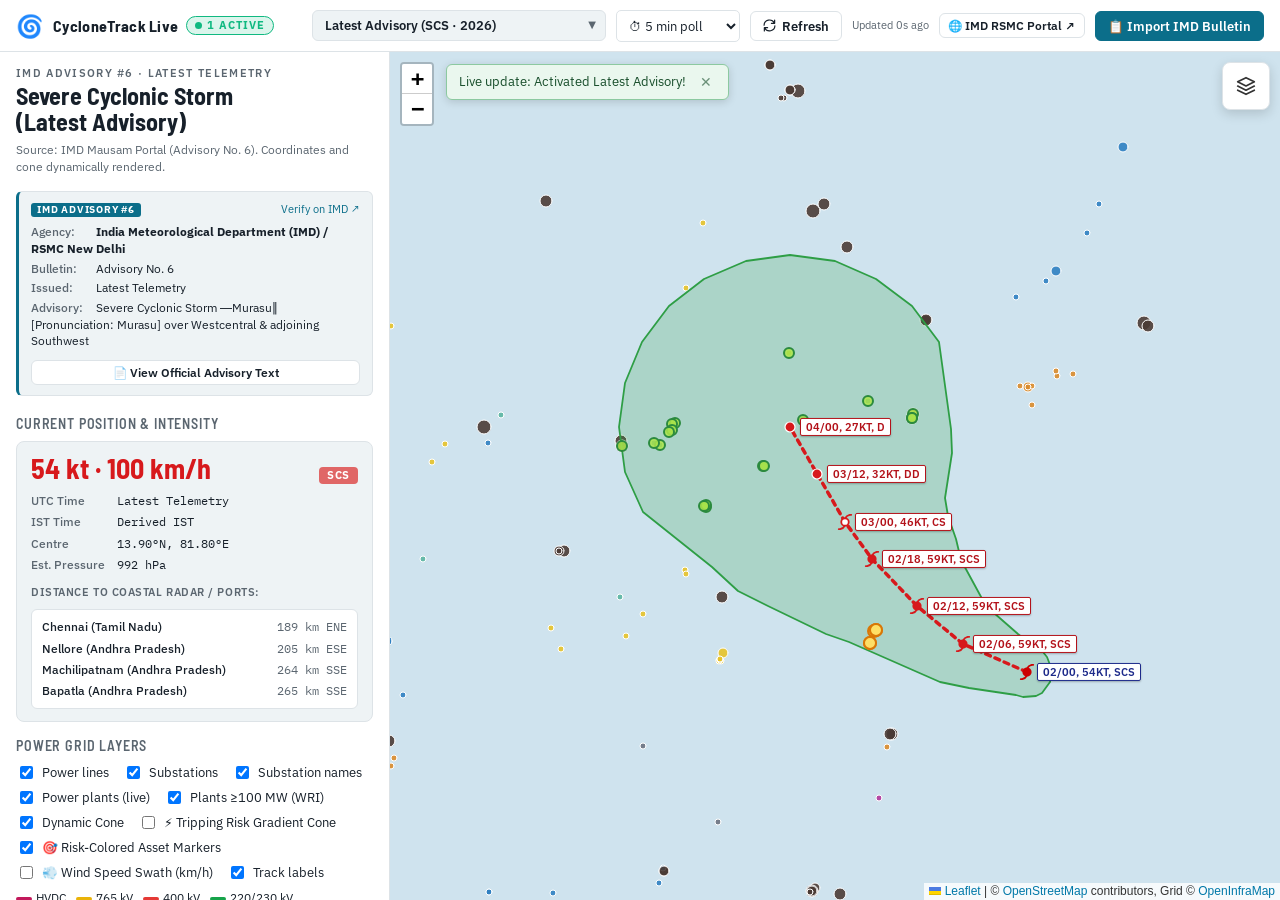
==== arnab_cyclone_openinframap.html @ f0674c50 "Remove Edit Track button, modal, and simulator functionality" ====
<!doctype html>
<html lang="en">
<head>
  <meta charset="utf-8">
  <meta name="viewport" content="width=device-width, initial-scale=1">
  <title>Live Cyclone Track & Power Grid Impact Dashboard</title>

  <!-- Google Fonts -->
  <link rel="stylesheet" href="https://fonts.googleapis.com/css2?family=Barlow+Semi+Condensed:wght@600;700&family=IBM+Plex+Mono:wght@400;500&family=IBM+Plex+Sans:wght@400;500;600&display=swap">

  <!-- Core Styles -->
  <link rel="stylesheet" href="leaflet.css">
  <link rel="stylesheet" href="app.css">
</head>
<body>

  <!-- TOP LIVE TOOLBAR -->
  <header id="topbar">
    <div class="brand-section">
      <span class="brand-logo" role="img" aria-label="Cyclone">🌀</span>
      <div class="brand-title">
        <span>CycloneTrack Live</span>
        <span class="live-badge" id="live-badge">
          <span class="live-dot"></span>
          <span id="live-indicator-text">LIVE</span>
        </span>
      </div>
    </div>

    <div class="toolbar-controls">
      <!-- Active Storm Selection Dropdown -->
      <div class="storm-select-wrap">
        <select id="storm-select" class="storm-select" aria-label="Select Cyclone"></select>
        <span class="storm-select-arrow">▼</span>
      </div>

      <!-- Auto Poll Selector -->
      <select id="auto-poll-select" title="Auto-refresh interval" aria-label="Auto-refresh interval">
        <option value="5" selected>⏱ 5 min poll</option>
        <option value="1">⏱ 1 min poll</option>
        <option value="15">⏱ 15 min poll</option>
        <option value="0">⏱ Manual only</option>
      </select>

      <!-- Refresh Now Button -->
      <button class="btn" id="refresh-btn" title="Check for latest live cyclone advisory">
        <svg width="13" height="13" viewBox="0 0 24 24" fill="none" stroke="currentColor" stroke-width="2.2" stroke-linecap="round" stroke-linejoin="round">
          <path d="M21.5 2v6h-6M2.5 22v-6h6M2 11.5a10 10 0 0 1 18.8-4.3M22 12.5a10 10 0 0 1-18.8 4.2"/>
        </svg>
        <span>Refresh</span>
      </button>

      <div class="refresh-meta">
        <span id="refresh-meta-time">Checking feeds...</span>
      </div>

      <!-- Action Buttons -->
      <a href="https://rsmcnewdelhi.imd.gov.in" target="_blank" rel="noopener" class="btn btn-sm" title="Open official IMD RSMC New Delhi website">
        🌐 IMD RSMC Portal ↗
      </a>

      <button class="btn btn-primary" id="btn-open-import" title="Paste official text bulletin from IMD or RSMC">
        📋 Import IMD Bulletin
      </button>
    </div>
  </header>

  <!-- MAIN APP CONTAINER -->
  <div id="main">
    <!-- LEFT SIDEBAR -->
    <aside id="panel">
      <header>
        <div class="eyebrow" id="storm-eyebrow">IMD Track · Live Advisory</div>
        <h1 id="storm-title">Tropical Cyclone Track</h1>
        <div class="issue" id="storm-source">Data plotted dynamically on OpenInfraMap power transmission infrastructure.</div>
      </header>

      <!-- OFFICIAL DATA SOURCE CARD -->
      <div class="source-card">
        <div class="source-header">
          <span class="source-badge" id="source-badge">OFFICIAL IMD ADVISORY</span>
          <a href="https://rsmcnewdelhi.imd.gov.in" id="source-link" target="_blank" rel="noopener">Verify on IMD ↗</a>
        </div>
        <div class="source-meta">
          <div><span class="lbl-dim">Agency:</span> <b id="source-agency">India Meteorological Department (IMD)</b></div>
          <div><span class="lbl-dim">Bulletin:</span> <span id="source-bulletin">Bulletin No. 19 (BOB/08/2026)</span></div>
          <div><span class="lbl-dim">Issued:</span> <span id="source-time">27 Oct 2026, 1715 IST (1145 UTC)</span></div>
          <div><span class="lbl-dim">Advisory:</span> <span id="source-type">National Cyclone Warning (Red Message)</span></div>
        </div>
        <button type="button" class="btn btn-sm" id="btn-view-raw-bulletin" style="width:100%; justify-content:center; margin-top:4px;">
          📄 View Official Advisory Text
        </button>
      </div>

      <!-- CURRENT OBSERVATION CARD -->
      <section>
        <h2>Current Position & Intensity</h2>
        <div class="now-card">
          <div class="now-header">
            <span class="now-wind" id="now-wind-badge">-- kt</span>
            <span class="now-cat-badge" id="now-cat-chip">--</span>
          </div>

          <dl class="now-grid">
            <dt>UTC Time</dt><dd id="now-time-utc">--</dd>
            <dt>IST Time</dt><dd id="now-time-ist">--</dd>
            <dt>Centre</dt><dd id="now-coords">--</dd>
            <dt>Est. Pressure</dt><dd id="now-pressure">--</dd>
          </dl>

          <!-- Dynamic Distances to Coastal Reference Ports -->
          <div style="font-size:11px; font-weight:600; text-transform:uppercase; letter-spacing:0.05em; color:var(--muted); margin-top:4px;">
            Distance to Coastal Radar / Ports:
          </div>
          <div class="distances-box" id="station-distances">
            <!-- Populated dynamically by app.js -->
          </div>
        </div>
      </section>

      <!-- MAP LAYERS & VOLTAGE LEGENDS -->
      <section>
        <h2>Power Grid Layers</h2>
        <div class="toggles">
          <label><input type="checkbox" id="t-lines" checked> Power lines</label>
          <label><input type="checkbox" id="t-subs" checked> Substations</label>
          <label><input type="checkbox" id="t-sname" checked> Substation names</label>
          <label><input type="checkbox" id="t-plants" checked> Power plants (live)</label>
          <label><input type="checkbox" id="t-wri" checked> Plants ≥100 MW (WRI)</label>
          <label><input type="checkbox" id="t-cone" checked> Dynamic Cone</label>
          <label><input type="checkbox" id="t-prob-gradient"> ⚡ Tripping Risk Gradient Cone</label>
          <label><input type="checkbox" id="t-asset-risk" checked> 🎯 Risk-Colored Asset Markers</label>
          <label><input type="checkbox" id="t-wind-gradient"> 💨 Wind Speed Swath (km/h)</label>
          <label><input type="checkbox" id="t-labels" checked> Track labels</label>
        </div>

        <!-- DYNAMIC PROBABILITY GRADIENT LEGEND (Visible when toggle is ON) -->
        <div id="prob-legend-card" class="prob-legend-card" style="display:none;">
          <div class="prob-legend-header">
            <span>⚡ Tripping Risk Gradient (P<sub>trip</sub>)</span>
            <span class="prob-legend-badge">Wind + Asymmetry + kV</span>
          </div>
          <div class="prob-gradient-bar"></div>
          <div class="prob-gradient-ticks">
            <span class="tick-low">Low (&lt;40%)</span>
            <span class="tick-med">Moderate (40–70%)</span>
            <span class="tick-high">High (&gt;70% / Eyewall)</span>
          </div>
        </div>

        <!-- DYNAMIC WIND SPEED SWATH LEGEND (Visible when wind swath toggle is ON) -->
        <div id="wind-legend-card" class="prob-legend-card wind-legend-card" style="display:none;">
          <div class="prob-legend-header">
            <span>💨 Wind Speed Swath (Rankine Model)</span>
            <span class="prob-legend-badge">Surface Wind</span>
          </div>
          <div class="wind-gradient-bar"></div>
          <div class="prob-gradient-ticks">
            <span class="tick-low">Gale (65–90 km/h)</span>
            <span class="tick-med">Storm (90–120 km/h)</span>
            <span class="tick-high">Hurricane (&gt;120 km/h)</span>
          </div>
        </div>

        <div class="kv">
          <span><i class="sw" style="background:#C2185B"></i>HVDC</span>
          <span><i class="sw" style="background:#EAB308"></i>765 kV</span>
          <span><i class="sw" style="background:#E53935"></i>400 kV</span>
          <span><i class="sw" style="background:#16A34A"></i>220/230 kV</span>
          <span><i class="sw" style="background:#F472B6"></i>132/110 kV</span>
          <span><i class="sw" style="background:#0D47A1"></i>66 kV</span>
          <span><i class="sw" style="background:#8B4513"></i>33 kV</span>
        </div>

        <div class="kv">
          <span><i class="dot" style="background:#4a3b35"></i>Coal</span>
          <span><i class="dot" style="background:#d98b2b"></i>Gas</span>
          <span><i class="dot" style="background:#2f7fc1"></i>Hydro</span>
          <span><i class="dot" style="background:#e6c229"></i>Solar</span>
          <span><i class="dot" style="background:#5bb5a2"></i>Wind</span>
          <span><i class="dot" style="background:#b0359b"></i>Nuclear</span>
        </div>
      </section>

      <!-- GRID ASSET IMPACT SCANNER -->
      <section>
        <h2>Grid Assets Inside the Cone</h2>
        <div class="row" style="flex-wrap: wrap; gap: 6px;">
          <select id="kv" aria-label="Voltage level filter" style="flex: 1 1 140px; min-width: 130px;">
            <option value="765">≥ 765 kV (Extra High Voltage)</option>
            <option value="400" selected>≥ 400 kV (Grid Backbone)</option>
            <option value="220">≥ 220 kV (High Voltage)</option>
            <option value="132">≥ 132 kV (Sub-Transmission)</option>
            <option value="66">≥ 66 kV (Regional Grid)</option>
            <option value="33">≥ 33 kV (Medium Voltage)</option>
            <option value="0">All Voltages</option>
          </select>
          <select id="plant-mw" aria-label="Plant capacity filter" style="flex: 1 1 140px; min-width: 130px;">
            <option value="100" selected>Plants ≥ 100 MW (All)</option>
            <option value="200">Plants &gt; 200 MW (Major)</option>
            <option value="500">Plants ≥ 500 MW (Mega)</option>
            <option value="0">All Power Plants</option>
          </select>
          <button class="btn btn-primary btn-sm" id="scan" title="Re-scan grid assets inside cone">Re-scan</button>
          <button class="btn btn-sm" id="fitcone" title="Zoom map to the cone of uncertainty">Zoom to Cone</button>
          <button class="btn btn-sm btn-success" id="btn-export-excel" title="Download Excel spreadsheet of exposed grid assets inside the forecast cone">
            <svg width="13" height="13" viewBox="0 0 24 24" fill="none" stroke="currentColor" stroke-width="2.2" stroke-linecap="round" stroke-linejoin="round">
              <path d="M21 15v4a2 2 0 0 1-2 2H5a2 2 0 0 1-2-2v-4"/>
              <polyline points="7 10 12 15 17 10"/>
              <line x1="12" y1="15" x2="12" y2="3"/>
            </svg>
            <span>Excel Download</span>
          </button>
        </div>

        <!-- RISK & WIND QUICK-TOGGLE ROW -->
        <div class="risk-toggle-row">
          <label class="risk-pill-toggle" title="Toggle Tripping Risk Color Gradient on the forecast cone">
            <input type="checkbox" id="t-prob-gradient-sec">
            <span>⚡ Tripping Risk Gradient</span>
          </label>
          <label class="risk-pill-toggle" title="Highlight affected substations and power plants with risk-colored circle markers on the map">
            <input type="checkbox" id="t-asset-risk-sec" checked>
            <span>🎯 Risk Markers on Map</span>
          </label>
          <label class="risk-pill-toggle" title="Show Wind Speed Intensity swath on the map">
            <input type="checkbox" id="t-wind-gradient-sec">
            <span>💨 Wind Swath</span>
          </label>
        </div>

        <p class="note">Filter transmission lines and substations on the map by voltage, and scan exposed assets inside the forecast cone.</p>
        <div id="assets"></div>
      </section>

      <!-- DYNAMIC TRACK POINTS TABLE -->
      <section>
        <h2>Track & Forecast Table</h2>
        <div style="overflow-x:auto">
          <table>
            <thead>
              <tr>
                <th>UTC</th>
                <th>IST</th>
                <th>Lat</th>
                <th>Lon</th>
                <th>kt (km/h)</th>
                <th>Cat</th>
              </tr>
            </thead>
            <tbody id="trk"></tbody>
          </table>
        </div>
        <p class="note">Click any row to inspect position. Forecast positions expand into the 70% Cone of Uncertainty following official IMD Standard Operating Procedure (SOP) error radii.</p>
      </section>

      <p class="note">
        Grid data © <a href="https://openinframap.org/copyright" target="_blank" rel="noopener">OpenInfraMap</a> / OpenStreetMap.
        Cyclone feeds: <a href="https://rsmcnewdelhi.imd.gov.in" target="_blank" rel="noopener">IMD RSMC New Delhi</a> &amp; Living Atlas JTWC/NHC.
      </p>
    </aside>

    <!-- MAP CONTAINER -->
    <div id="mapwrap">
      <div id="map"></div>
      <div id="status" role="status" hidden></div>
    </div>
  </div>

  <!-- MODAL: IMPORT IMD BULLETIN -->
  <div class="modal-overlay" id="modal-import" role="dialog" aria-modal="true" aria-labelledby="import-title">
    <div class="modal-box">
      <div class="modal-header">
        <h3 class="modal-title" id="import-title">📋 Import Official IMD Cyclone Bulletin</h3>
        <button type="button" class="modal-close" id="btn-close-import" aria-label="Close modal">✕</button>
      </div>
      <div class="modal-body">
        <p style="margin:0; font-size:12.5px; color:var(--muted);">
          Paste text directly from an official IMD Bulletin (RSMC New Delhi / Mausam portal) or choose a sample cyclone below. The engine will automatically extract the track points, winds, categories, and construct the dynamic Cone of Uncertainty.
        </p>

        <div style="font-size:11.5px; font-weight:600; color:var(--muted);">Or load a recent benchmark bulletin:</div>
        <div class="sample-pills">
          <button type="button" class="btn btn-sm btn-sample-bulletin" data-storm="dana_2024">Cyclone Dana (Oct 2024)</button>
          <button type="button" class="btn btn-sm btn-sample-bulletin" data-storm="remal_2024">Cyclone Remal (May 2024)</button>
          <button type="button" class="btn btn-sm btn-sample-bulletin" data-storm="michaung_2023">Cyclone Michaung (Dec 2023)</button>
          <button type="button" class="btn btn-sm btn-sample-bulletin" data-storm="biparjoy_2023">Cyclone Biparjoy (June 2023)</button>
          <button type="button" class="btn btn-sm btn-sample-bulletin" data-storm="arnab_2026">Cyclone Arnab (Scenario)</button>
        </div>

        <textarea class="bulletin-input" id="bulletin-textarea" placeholder="Paste full IMD bulletin text here..."></textarea>
      </div>
      <div class="modal-footer">
        <button type="button" class="btn" id="btn-cancel-import">Cancel</button>
        <button type="button" class="btn btn-primary" id="btn-apply-import">Parse &amp; Plot Dynamic Track</button>
      </div>
    </div>
  </div>


  <!-- MODAL: VIEW RAW OFFICIAL BULLETIN -->
  <div class="modal-overlay" id="modal-raw" role="dialog" aria-modal="true" aria-labelledby="raw-title">
    <div class="modal-box" style="width:680px">
      <div class="modal-header">
        <h3 class="modal-title" id="raw-title">📄 Official Meteorological Advisory Text</h3>
        <button type="button" class="modal-close" id="btn-close-raw" aria-label="Close modal">✕</button>
      </div>
      <div class="modal-body">
        <div style="display:flex; justify-content:space-between; align-items:center; font-size:12px; color:var(--muted); margin-bottom:4px;">
          <span id="raw-modal-meta">Source: IMD RSMC New Delhi (Official Bulletin)</span>
          <a href="https://rsmcnewdelhi.imd.gov.in" target="_blank" rel="noopener" class="btn btn-sm" id="raw-modal-link">Open IMD Website ↗</a>
        </div>
        <pre class="raw-bulletin-box" id="raw-bulletin-text"></pre>
      </div>
      <div class="modal-footer">
        <button type="button" class="btn" id="btn-cancel-raw">Close</button>
      </div>
    </div>
  </div>

  <!-- SCRIPTS -->
  <script src="leaflet-bundle.js"></script>
  <script src="base_data.js"></script>
  <script src="cyclone_presets.js"></script>
  <script src="data/latest_cyclone_data.js"></script>
  <script src="cyclone_engine.js"></script>
  <script src="app.js"></script>
</body>
</html>
---- leaflet.css ----
.leaflet-pane,
.leaflet-tile,
.leaflet-marker-icon,
.leaflet-marker-shadow,
.leaflet-tile-container,
.leaflet-pane > svg,
.leaflet-pane > canvas,
.leaflet-zoom-box,
.leaflet-image-layer,
.leaflet-layer {
	position: absolute;
	left: 0;
	top: 0;
	}
.leaflet-container {
	overflow: hidden;
	}
.leaflet-tile,
.leaflet-marker-icon,
.leaflet-marker-shadow {
	-webkit-user-select: none;
	   -moz-user-select: none;
	        user-select: none;
	  -webkit-user-drag: none;
	}
/* Prevents IE11 from highlighting tiles in blue */
.leaflet-tile::selection {
	background: transparent;
}
/* Safari renders non-retina tile on retina better with this, but Chrome is worse */
.leaflet-safari .leaflet-tile {
	image-rendering: -webkit-optimize-contrast;
	}
/* hack that prevents hw layers "stretching" when loading new tiles */
.leaflet-safari .leaflet-tile-container {
	width: 1600px;
	height: 1600px;
	-webkit-transform-origin: 0 0;
	}
.leaflet-marker-icon,
.leaflet-marker-shadow {
	display: block;
	}
/* .leaflet-container svg: reset svg max-width decleration shipped in Joomla! (joomla.org) 3.x */
/* .leaflet-container img: map is broken in FF if you have max-width: 100% on tiles */
.leaflet-container .leaflet-overlay-pane svg {
	max-width: none !important;
	max-height: none !important;
	}
.leaflet-container .leaflet-marker-pane img,
.leaflet-container .leaflet-shadow-pane img,
.leaflet-container .leaflet-tile-pane img,
.leaflet-container img.leaflet-image-layer,
.leaflet-container .leaflet-tile {
	max-width: none !important;
	max-height: none !important;
	width: auto;
	padding: 0;
	}

.leaflet-container img.leaflet-tile {
	/* See: https://bugs.chromium.org/p/chromium/issues/detail?id=600120 */
	mix-blend-mode: plus-lighter;
}

.leaflet-container.leaflet-touch-zoom {
	-ms-touch-action: pan-x pan-y;
	touch-action: pan-x pan-y;
	}
.leaflet-container.leaflet-touch-drag {
	-ms-touch-action: pinch-zoom;
	/* Fallback for FF which doesn't support pinch-zoom */
	touch-action: none;
	touch-action: pinch-zoom;
}
.leaflet-container.leaflet-touch-drag.leaflet-touch-zoom {
	-ms-touch-action: none;
	touch-action: none;
}
.leaflet-container {
	-webkit-tap-highlight-color: transparent;
}
.leaflet-container a {
	-webkit-tap-highlight-color: rgba(51, 181, 229, 0.4);
}
.leaflet-tile {
	filter: inherit;
	visibility: hidden;
	}
.leaflet-tile-loaded {
	visibility: inherit;
	}
.leaflet-zoom-box {
	width: 0;
	height: 0;
	-moz-box-sizing: border-box;
	     box-sizing: border-box;
	z-index: 800;
	}
/* workaround for https://bugzilla.mozilla.org/show_bug.cgi?id=888319 */
.leaflet-overlay-pane svg {
	-moz-user-select: none;
	}

.leaflet-pane         { z-index: 400; }

.leaflet-tile-pane    { z-index: 200; }
.leaflet-overlay-pane { z-index: 400; }
.leaflet-shadow-pane  { z-index: 500; }
.leaflet-marker-pane  { z-index: 600; }
.leaflet-tooltip-pane   { z-index: 650; }
.leaflet-popup-pane   { z-index: 700; }

.leaflet-map-pane canvas { z-index: 100; }
.leaflet-map-pane svg    { z-index: 200; }

.leaflet-vml-shape {
	width: 1px;
	height: 1px;
	}
.lvml {
	behavior: url(#default#VML);
	display: inline-block;
	position: absolute;
	}


/* control positioning */

.leaflet-control {
	position: relative;
	z-index: 800;
	pointer-events: visiblePainted; /* IE 9-10 doesn't have auto */
	pointer-events: auto;
	}
.leaflet-top,
.leaflet-bottom {
	position: absolute;
	z-index: 1000;
	pointer-events: none;
	}
.leaflet-top {
	top: 0;
	}
.leaflet-right {
	right: 0;
	}
.leaflet-bottom {
	bottom: 0;
	}
.leaflet-left {
	left: 0;
	}
.leaflet-control {
	float: left;
	clear: both;
	}
.leaflet-right .leaflet-control {
	float: right;
	}
.leaflet-top .leaflet-control {
	margin-top: 10px;
	}
.leaflet-bottom .leaflet-control {
	margin-bottom: 10px;
	}
.leaflet-left .leaflet-control {
	margin-left: 10px;
	}
.leaflet-right .leaflet-control {
	margin-right: 10px;
	}


/* zoom and fade animations */

.leaflet-fade-anim .leaflet-popup {
	opacity: 0;
	-webkit-transition: opacity 0.2s linear;
	   -moz-transition: opacity 0.2s linear;
	        transition: opacity 0.2s linear;
	}
.leaflet-fade-anim .leaflet-map-pane .leaflet-popup {
	opacity: 1;
	}
.leaflet-zoom-animated {
	-webkit-transform-origin: 0 0;
	    -ms-transform-origin: 0 0;
	        transform-origin: 0 0;
	}
svg.leaflet-zoom-animated {
	will-change: transform;
}

.leaflet-zoom-anim .leaflet-zoom-animated {
	-webkit-transition: -webkit-transform 0.25s cubic-bezier(0,0,0.25,1);
	   -moz-transition:    -moz-transform 0.25s cubic-bezier(0,0,0.25,1);
	        transition:         transform 0.25s cubic-bezier(0,0,0.25,1);
	}
.leaflet-zoom-anim .leaflet-tile,
.leaflet-pan-anim .leaflet-tile {
	-webkit-transition: none;
	   -moz-transition: none;
	        transition: none;
	}

.leaflet-zoom-anim .leaflet-zoom-hide {
	visibility: hidden;
	}


/* cursors */

.leaflet-interactive {
	cursor: pointer;
	}
.leaflet-grab {
	cursor: -webkit-grab;
	cursor:    -moz-grab;
	cursor:         grab;
	}
.leaflet-crosshair,
.leaflet-crosshair .leaflet-interactive {
	cursor: crosshair;
	}
.leaflet-popup-pane,
.leaflet-control {
	cursor: auto;
	}
.leaflet-dragging .leaflet-grab,
.leaflet-dragging .leaflet-grab .leaflet-interactive,
.leaflet-dragging .leaflet-marker-draggable {
	cursor: move;
	cursor: -webkit-grabbing;
	cursor:    -moz-grabbing;
	cursor:         grabbing;
	}

/* marker & overlays interactivity */
.leaflet-marker-icon,
.leaflet-marker-shadow,
.leaflet-image-layer,
.leaflet-pane > svg path,
.leaflet-tile-container {
	pointer-events: none;
	}

.leaflet-marker-icon.leaflet-interactive,
.leaflet-image-layer.leaflet-interactive,
.leaflet-pane > svg path.leaflet-interactive,
svg.leaflet-image-layer.leaflet-interactive path {
	pointer-events: visiblePainted; /* IE 9-10 doesn't have auto */
	pointer-events: auto;
	}

/* visual tweaks */

.leaflet-container {
	background: #ddd;
	outline-offset: 1px;
	}
.leaflet-container a {
	color: #0078A8;
	}
.leaflet-zoom-box {
	border: 2px dotted #38f;
	background: rgba(255,255,255,0.5);
	}


/* general typography */
.leaflet-container {
	font-family: "Helvetica Neue", Arial, Helvetica, sans-serif;
	font-size: 12px;
	font-size: 0.75rem;
	line-height: 1.5;
	}


/* general toolbar styles */

.leaflet-bar {
	box-shadow: 0 1px 5px rgba(0,0,0,0.65);
	border-radius: 4px;
	}
.leaflet-bar a {
	background-color: #fff;
	border-bottom: 1px solid #ccc;
	width: 26px;
	height: 26px;
	line-height: 26px;
	display: block;
	text-align: center;
	text-decoration: none;
	color: black;
	}
.leaflet-bar a,
.leaflet-control-layers-toggle {
	background-position: 50% 50%;
	background-repeat: no-repeat;
	display: block;
	}
.leaflet-bar a:hover,
.leaflet-bar a:focus {
	background-color: #f4f4f4;
	}
.leaflet-bar a:first-child {
	border-top-left-radius: 4px;
	border-top-right-radius: 4px;
	}
.leaflet-bar a:last-child {
	border-bottom-left-radius: 4px;
	border-bottom-right-radius: 4px;
	border-bottom: none;
	}
.leaflet-bar a.leaflet-disabled {
	cursor: default;
	background-color: #f4f4f4;
	color: #bbb;
	}

.leaflet-touch .leaflet-bar a {
	width: 30px;
	height: 30px;
	line-height: 30px;
	}
.leaflet-touch .leaflet-bar a:first-child {
	border-top-left-radius: 2px;
	border-top-right-radius: 2px;
	}
.leaflet-touch .leaflet-bar a:last-child {
	border-bottom-left-radius: 2px;
	border-bottom-right-radius: 2px;
	}

/* zoom control */

.leaflet-control-zoom-in,
.leaflet-control-zoom-out {
	font: bold 18px 'Lucida Console', Monaco, monospace;
	text-indent: 1px;
	}

.leaflet-touch .leaflet-control-zoom-in, .leaflet-touch .leaflet-control-zoom-out  {
	font-size: 22px;
	}


/* layers control */

.leaflet-control-layers {
	box-shadow: 0 1px 5px rgba(0,0,0,0.4);
	background: #fff;
	border-radius: 5px;
	}
.leaflet-control-layers-toggle {
	background-image: url(images/layers.png);
	width: 36px;
	height: 36px;
	}
.leaflet-retina .leaflet-control-layers-toggle {
	background-image: url(images/layers-2x.png);
	background-size: 26px 26px;
	}
.leaflet-touch .leaflet-control-layers-toggle {
	width: 44px;
	height: 44px;
	}
.leaflet-control-layers .leaflet-control-layers-list,
.leaflet-control-layers-expanded .leaflet-control-layers-toggle {
	display: none;
	}
.leaflet-control-layers-expanded .leaflet-control-layers-list {
	display: block;
	position: relative;
	}
.leaflet-control-layers-expanded {
	padding: 6px 10px 6px 6px;
	color: #333;
	background: #fff;
	}
.leaflet-control-layers-scrollbar {
	overflow-y: scroll;
	overflow-x: hidden;
	padding-right: 5px;
	}
.leaflet-control-layers-selector {
	margin-top: 2px;
	position: relative;
	top: 1px;
	}
.leaflet-control-layers label {
	display: block;
	font-size: 13px;
	font-size: 1.08333em;
	}
.leaflet-control-layers-separator {
	height: 0;
	border-top: 1px solid #ddd;
	margin: 5px -10px 5px -6px;
	}

/* Default icon URLs */
.leaflet-default-icon-path { /* used only in path-guessing heuristic, see L.Icon.Default */
	background-image: url(images/marker-icon.png);
	}


/* attribution and scale controls */

.leaflet-container .leaflet-control-attribution {
	background: #fff;
	background: rgba(255, 255, 255, 0.8);
	margin: 0;
	}
.leaflet-control-attribution,
.leaflet-control-scale-line {
	padding: 0 5px;
	color: #333;
	line-height: 1.4;
	}
.leaflet-control-attribution a {
	text-decoration: none;
	}
.leaflet-control-attribution a:hover,
.leaflet-control-attribution a:focus {
	text-decoration: underline;
	}
.leaflet-attribution-flag {
	display: inline !important;
	vertical-align: baseline !important;
	width: 1em;
	height: 0.6669em;
	}
.leaflet-left .leaflet-control-scale {
	margin-left: 5px;
	}
.leaflet-bottom .leaflet-control-scale {
	margin-bottom: 5px;
	}
.leaflet-control-scale-line {
	border: 2px solid #777;
	border-top: none;
	line-height: 1.1;
	padding: 2px 5px 1px;
	white-space: nowrap;
	-moz-box-sizing: border-box;
	     box-sizing: border-box;
	background: rgba(255, 255, 255, 0.8);
	text-shadow: 1px 1px #fff;
	}
.leaflet-control-scale-line:not(:first-child) {
	border-top: 2px solid #777;
	border-bottom: none;
	margin-top: -2px;
	}
.leaflet-control-scale-line:not(:first-child):not(:last-child) {
	border-bottom: 2px solid #777;
	}

.leaflet-touch .leaflet-control-attribution,
.leaflet-touch .leaflet-control-layers,
.leaflet-touch .leaflet-bar {
	box-shadow: none;
	}
.leaflet-touch .leaflet-control-layers,
.leaflet-touch .leaflet-bar {
	border: 2px solid rgba(0,0,0,0.2);
	background-clip: padding-box;
	}


/* popup */

.leaflet-popup {
	position: absolute;
	text-align: center;
	margin-bottom: 20px;
	}
.leaflet-popup-content-wrapper {
	padding: 1px;
	text-align: left;
	border-radius: 12px;
	}
.leaflet-popup-content {
	margin: 13px 24px 13px 20px;
	line-height: 1.3;
	font-size: 13px;
	font-size: 1.08333em;
	min-height: 1px;
	}
.leaflet-popup-content p {
	margin: 17px 0;
	margin: 1.3em 0;
	}
.leaflet-popup-tip-container {
	width: 40px;
	height: 20px;
	position: absolute;
	left: 50%;
	margin-top: -1px;
	margin-left: -20px;
	overflow: hidden;
	pointer-events: none;
	}
.leaflet-popup-tip {
	width: 17px;
	height: 17px;
	padding: 1px;

	margin: -10px auto 0;
	pointer-events: auto;

	-webkit-transform: rotate(45deg);
	   -moz-transform: rotate(45deg);
	    -ms-transform: rotate(45deg);
	        transform: rotate(45deg);
	}
.leaflet-popup-content-wrapper,
.leaflet-popup-tip {
	background: white;
	color: #333;
	box-shadow: 0 3px 14px rgba(0,0,0,0.4);
	}
.leaflet-container a.leaflet-popup-close-button {
	position: absolute;
	top: 0;
	right: 0;
	border: none;
	text-align: center;
	width: 24px;
	height: 24px;
	font: 16px/24px Tahoma, Verdana, sans-serif;
	color: #757575;
	text-decoration: none;
	background: transparent;
	}
.leaflet-container a.leaflet-popup-close-button:hover,
.leaflet-container a.leaflet-popup-close-button:focus {
	color: #585858;
	}
.leaflet-popup-scrolled {
	overflow: auto;
	}

.leaflet-oldie .leaflet-popup-content-wrapper {
	-ms-zoom: 1;
	}
.leaflet-oldie .leaflet-popup-tip {
	width: 24px;
	margin: 0 auto;

	-ms-filter: "progid:DXImageTransform.Microsoft.Matrix(M11=0.70710678, M12=0.70710678, M21=-0.70710678, M22=0.70710678)";
	filter: progid:DXImageTransform.Microsoft.Matrix(M11=0.70710678, M12=0.70710678, M21=-0.70710678, M22=0.70710678);
	}

.leaflet-oldie .leaflet-control-zoom,
.leaflet-oldie .leaflet-control-layers,
.leaflet-oldie .leaflet-popup-content-wrapper,
.leaflet-oldie .leaflet-popup-tip {
	border: 1px solid #999;
	}


/* div icon */

.leaflet-div-icon {
	background: #fff;
	border: 1px solid #666;
	}


/* Tooltip */
/* Base styles for the element that has a tooltip */
.leaflet-tooltip {
	position: absolute;
	padding: 6px;
	background-color: #fff;
	border: 1px solid #fff;
	border-radius: 3px;
	color: #222;
	white-space: nowrap;
	-webkit-user-select: none;
	-moz-user-select: none;
	-ms-user-select: none;
	user-select: none;
	pointer-events: none;
	box-shadow: 0 1px 3px rgba(0,0,0,0.4);
	}
.leaflet-tooltip.leaflet-interactive {
	cursor: pointer;
	pointer-events: auto;
	}
.leaflet-tooltip-top:before,
.leaflet-tooltip-bottom:before,
.leaflet-tooltip-left:before,
.leaflet-tooltip-right:before {
	position: absolute;
	pointer-events: none;
	border: 6px solid transparent;
	background: transparent;
	content: "";
	}

/* Directions */

.leaflet-tooltip-bottom {
	margin-top: 6px;
}
.leaflet-tooltip-top {
	margin-top: -6px;
}
.leaflet-tooltip-bottom:before,
.leaflet-tooltip-top:before {
	left: 50%;
	margin-left: -6px;
	}
.leaflet-tooltip-top:before {
	bottom: 0;
	margin-bottom: -12px;
	border-top-color: #fff;
	}
.leaflet-tooltip-bottom:before {
	top: 0;
	margin-top: -12px;
	margin-left: -6px;
	border-bottom-color: #fff;
	}
.leaflet-tooltip-left {
	margin-left: -6px;
}
.leaflet-tooltip-right {
	margin-left: 6px;
}
.leaflet-tooltip-left:before,
.leaflet-tooltip-right:before {
	top: 50%;
	margin-top: -6px;
	}
.leaflet-tooltip-left:before {
	right: 0;
	margin-right: -12px;
	border-left-color: #fff;
	}
.leaflet-tooltip-right:before {
	left: 0;
	margin-left: -12px;
	border-right-color: #fff;
	}

/* Printing */

@media print {
	/* Prevent printers from removing background-images of controls. */
	.leaflet-control {
		-webkit-print-color-adjust: exact;
		print-color-adjust: exact;
		}
	}
</style>
---- app.css ----
/* app.css - Styles for Live Cyclone Tracking & Power Grid Dashboard */

:root {
  --bg: #f3f5f6;
  --panel: #ffffff;
  --fg: #17202a;
  --muted: #5b6670;
  --rule: #dde3e7;
  --fc: #d7191c;
  --accent: #0b6e8a;
  --accent-hover: #08556b;
  --chip: #eef3f5;
  --live-green: #10b981;
  --live-pulse: rgba(16, 185, 129, 0.4);
  --warning-amber: #f59e0b;
  --danger-red: #ef4444;
  --display: "Barlow Semi Condensed", "Arial Narrow", Arial, sans-serif;
  --body: "IBM Plex Sans", system-ui, -apple-system, "Segoe UI", sans-serif;
  --mono: "IBM Plex Mono", ui-monospace, Menlo, Consolas, monospace;
}

@media (prefers-color-scheme: dark) {
  :root {
    --bg: #0f1418;
    --panel: #161d22;
    --fg: #e4eaee;
    --muted: #93a0aa;
    --rule: #2a343b;
    --accent: #4cc3e0;
    --accent-hover: #6dd4ec;
    --chip: #1f292f;
    --live-green: #34d399;
    --live-pulse: rgba(52, 211, 153, 0.4);
    color-scheme: dark;
  }
}

* { box-sizing: border-box; }
html, body { height: 100%; margin: 0; padding: 0; }
body {
  background: var(--bg);
  color: var(--fg);
  font: 14px/1.45 var(--body);
  display: flex;
  flex-direction: column;
  overflow: hidden;
}

/* TOP LIVE CONTROL BAR */
#topbar {
  height: 52px;
  background: var(--panel);
  border-bottom: 1px solid var(--rule);
  display: flex;
  align-items: center;
  justify-content: space-between;
  padding: 0 16px;
  gap: 12px;
  z-index: 1000;
  flex: none;
}

.brand-section {
  display: flex;
  align-items: center;
  gap: 10px;
}

.brand-logo {
  font-size: 22px;
  line-height: 1;
  animation: spinSlow 20s linear infinite;
  display: inline-block;
}

@keyframes spinSlow {
  from { transform: rotate(0deg); }
  to { transform: rotate(360deg); }
}

.brand-title {
  font: 700 16px/1.1 var(--display);
  letter-spacing: 0.02em;
  display: flex;
  align-items: center;
  gap: 8px;
}

.live-badge {
  display: inline-flex;
  align-items: center;
  gap: 5px;
  font: 700 11px/1 var(--body);
  letter-spacing: 0.08em;
  text-transform: uppercase;
  padding: 3px 8px;
  border-radius: 12px;
  background: rgba(16, 185, 129, 0.15);
  color: var(--live-green);
  border: 1px solid var(--live-green);
}

.live-dot {
  width: 7px;
  height: 7px;
  background: var(--live-green);
  border-radius: 50%;
  box-shadow: 0 0 0 0 var(--live-pulse);
  animation: pulseGreen 1.8s infinite;
}

@keyframes pulseGreen {
  0% { transform: scale(0.95); box-shadow: 0 0 0 0 var(--live-pulse); }
  70% { transform: scale(1); box-shadow: 0 0 0 7px rgba(16, 185, 129, 0); }
  100% { transform: scale(0.95); box-shadow: 0 0 0 0 rgba(16, 185, 129, 0); }
}

.toolbar-controls {
  display: flex;
  align-items: center;
  gap: 10px;
}

.storm-select-wrap {
  position: relative;
  display: flex;
  align-items: center;
}

.storm-select {
  font: 600 13px var(--body);
  padding: 6px 30px 6px 12px;
  border-radius: 6px;
  border: 1px solid var(--rule);
  background: var(--chip);
  color: var(--fg);
  cursor: pointer;
  appearance: none;
  min-width: 210px;
}

.storm-select-arrow {
  position: absolute;
  right: 10px;
  pointer-events: none;
  font-size: 10px;
  color: var(--muted);
}

.btn {
  font: 600 12.5px var(--body);
  padding: 6px 12px;
  border-radius: 6px;
  border: 1px solid var(--rule);
  background: var(--panel);
  color: var(--fg);
  cursor: pointer;
  display: inline-flex;
  align-items: center;
  gap: 6px;
  transition: all 0.15s ease;
  white-space: nowrap;
}

.btn:hover {
  background: var(--chip);
  border-color: var(--accent);
}

.btn-primary {
  background: var(--accent);
  border-color: var(--accent);
  color: #ffffff;
}

.btn-primary:hover {
  background: var(--accent-hover);
  border-color: var(--accent-hover);
}

.btn-success {
  background: #107c41;
  color: #ffffff;
  border-color: #0b5c2f;
  font-weight: 600;
  display: inline-flex;
  align-items: center;
  gap: 5px;
}

.btn-success:hover {
  background: #0e6b37;
  border-color: #084824;
  color: #ffffff;
}

.btn-sm {
  padding: 4px 8px;
  font-size: 11.5px;
}

.refresh-btn.spinning svg {
  animation: spin 1s linear infinite;
}

@keyframes spin {
  from { transform: rotate(0deg); }
  to { transform: rotate(360deg); }
}

.refresh-meta {
  font-size: 11px;
  color: var(--muted);
  display: flex;
  flex-direction: column;
  line-height: 1.2;
  text-align: right;
}

/* MAIN VIEW: SIDEBAR + MAP */
#main {
  flex: 1;
  display: flex;
  min-height: 0;
  position: relative;
}

#panel {
  width: 390px;
  flex: none;
  height: 100%;
  overflow-y: auto;
  background: var(--panel);
  border-right: 1px solid var(--rule);
  padding: 16px 16px 32px;
  display: flex;
  flex-direction: column;
  gap: 16px;
}

#mapwrap {
  flex: 1;
  height: 100%;
  min-width: 0;
  position: relative;
}

#map {
  position: absolute;
  inset: 0;
  background: #cfe3ee;
}

/* FLOATING STATUS TOAST */
#status {
  position: absolute;
  left: 56px;
  top: 12px;
  max-width: min(440px, calc(100% - 70px));
  background: #fffbe6;
  color: #3d3300;
  border: 1px solid #e0c96b;
  border-radius: 6px;
  padding: 8px 12px;
  font: 12.5px/1.4 var(--body);
  box-shadow: 0 2px 8px rgba(0, 0, 0, 0.15);
  z-index: 1000;
  display: flex;
  align-items: center;
  justify-content: space-between;
  gap: 10px;
  transition: opacity 0.3s ease;
}

#status[hidden] {
  display: none !important;
}

#status.ok {
  background: #eaf7ee;
  color: #174d2a;
  border-color: #8cc9a0;
}

.status-close {
  background: transparent;
  border: 0;
  color: inherit;
  font-size: 14px;
  line-height: 1;
  cursor: pointer;
  padding: 2px 4px;
  opacity: 0.6;
  border-radius: 3px;
  flex: none;
}

.status-close:hover {
  opacity: 1;
  background: rgba(0, 0, 0, 0.08);
}


/* PANEL SECTIONS */
.eyebrow {
  font: 600 11px/1 var(--body);
  letter-spacing: 0.12em;
  text-transform: uppercase;
  color: var(--muted);
  display: flex;
  align-items: center;
  justify-content: space-between;
  margin-bottom: 4px;
}

h1 {
  font: 700 24px/1.1 var(--display);
  margin: 0 0 6px;
  text-wrap: balance;
}

.issue {
  color: var(--muted);
  font-size: 12px;
  line-height: 1.4;
}

h2 {
  font: 600 14px/1.2 var(--display);
  letter-spacing: 0.06em;
  text-transform: uppercase;
  margin: 0 0 8px;
  color: var(--muted);
  display: flex;
  align-items: center;
  justify-content: space-between;
}

/* SOURCE & VERIFICATION CARD */
.source-card {
  background: var(--chip);
  border: 1px solid var(--rule);
  border-left: 3px solid var(--accent);
  border-radius: 6px;
  padding: 10px 12px;
  display: flex;
  flex-direction: column;
  gap: 6px;
  margin-bottom: 4px;
}

.source-header {
  display: flex;
  justify-content: space-between;
  align-items: center;
  font-size: 11px;
}

.source-badge {
  font: 700 10px/1 var(--body);
  letter-spacing: 0.08em;
  text-transform: uppercase;
  background: var(--accent);
  color: #fff;
  padding: 2px 6px;
  border-radius: 3px;
}

.source-meta {
  font-size: 11.5px;
  display: flex;
  flex-direction: column;
  gap: 3px;
  color: var(--fg);
}

.source-meta .lbl-dim {
  color: var(--muted);
  font-weight: 500;
  display: inline-block;
  width: 62px;
}

.raw-bulletin-box {
  background: var(--bg);
  color: var(--fg);
  border: 1px solid var(--rule);
  border-radius: 6px;
  padding: 12px;
  font-family: var(--mono);
  font-size: 12px;
  line-height: 1.5;
  white-space: pre-wrap;
  word-break: break-word;
  max-height: 380px;
  overflow-y: auto;
  margin: 0;
}

/* CURRENT STATUS CARD */
.now-card {
  background: var(--chip);
  border-radius: 8px;
  padding: 12px 14px;
  display: flex;
  flex-direction: column;
  gap: 8px;
  border: 1px solid var(--rule);
}

.now-header {
  display: flex;
  justify-content: space-between;
  align-items: baseline;
}

.now-wind {
  font: 700 28px/1 var(--display);
  color: var(--fc);
}

.now-cat-badge {
  font: 700 11px/1 var(--body);
  padding: 3px 8px;
  border-radius: 4px;
  color: #ffffff;
  background: var(--fc);
  letter-spacing: 0.05em;
}

.now-grid {
  display: grid;
  grid-template-columns: auto 1fr;
  gap: 4px 12px;
  font-size: 12px;
  margin: 0;
}

.now-grid dt {
  color: var(--muted);
  font-weight: 500;
}

.now-grid dd {
  margin: 0;
  font-family: var(--mono);
  font-size: 12px;
}

/* DISTANCES LIST */
.distances-box {
  background: var(--panel);
  border-radius: 6px;
  padding: 8px 10px;
  border: 1px solid var(--rule);
  display: flex;
  flex-direction: column;
  gap: 4px;
}

.dist-item {
  display: flex;
  justify-content: space-between;
  font-size: 12px;
}

.dist-name { color: var(--fg); font-weight: 500; }
.dist-val { font-family: var(--mono); color: var(--muted); }

/* TOGGLES & LEGENDS */
.toggles {
  display: flex;
  flex-wrap: wrap;
  gap: 6px 14px;
}

.toggles label {
  display: flex;
  align-items: center;
  gap: 6px;
  cursor: pointer;
  font-size: 12.5px;
}

.kv {
  display: flex;
  flex-wrap: wrap;
  gap: 4px 10px;
  font-size: 11.5px;
  margin-top: 8px;
}

.sw {
  display: inline-block;
  width: 16px;
  height: 4px;
  border-radius: 2px;
  vertical-align: middle;
  margin-right: 4px;
}

.dot {
  display: inline-block;
  width: 8px;
  height: 8px;
  border-radius: 50%;
  vertical-align: middle;
  margin-right: 4px;
  border: 1px solid #fff;
}

/* GRID ASSET SCANNER */
.row {
  display: flex;
  gap: 8px;
  flex-wrap: wrap;
  align-items: center;
}

select {
  font: 12.5px var(--body);
  padding: 6px 8px;
  border-radius: 5px;
  border: 1px solid var(--rule);
  background: var(--panel);
  color: var(--fg);
}

#assets {
  font-size: 12px;
  max-height: 260px;
  overflow-y: auto;
}

#assets ul {
  list-style: none;
  margin: 0 0 10px;
  padding: 0;
}

#assets li {
  padding: 3px 4px;
  border-bottom: 1px dashed var(--rule);
  display: flex;
  justify-content: space-between;
  gap: 8px;
  cursor: pointer;
  border-radius: 3px;
}

#assets li:hover {
  background: var(--chip);
}

#assets li span:last-child {
  font-family: var(--mono);
  color: var(--muted);
  white-space: nowrap;
}

.impact-summary {
  display: grid;
  grid-template-columns: repeat(3, 1fr);
  gap: 6px;
  margin-bottom: 10px;
}

.impact-chip {
  background: var(--chip);
  padding: 6px 8px;
  border-radius: 5px;
  text-align: center;
  border: 1px solid var(--rule);
}

.impact-chip-val {
  font: 700 15px/1 var(--display);
  color: var(--accent);
}

.impact-chip-lbl {
  font-size: 10px;
  color: var(--muted);
  margin-top: 2px;
}

/* TRACK TABLE */
table {
  width: 100%;
  border-collapse: collapse;
  font-variant-numeric: tabular-nums;
}

th {
  text-align: left;
  font: 600 10.5px var(--body);
  letter-spacing: 0.08em;
  text-transform: uppercase;
  color: var(--muted);
  padding: 5px 4px;
  border-bottom: 1px solid var(--rule);
}

td {
  padding: 5px 4px;
  border-bottom: 1px solid var(--rule);
  font-family: var(--mono);
  font-size: 11.5px;
  white-space: nowrap;
}

tbody tr { cursor: pointer; transition: background 0.1s; }
tbody tr:hover { background: var(--chip); }
tr.now { font-weight: 600; background: rgba(11, 110, 138, 0.08); }
tr.fc td:first-child { color: var(--fc); }

.cat-chip {
  font-family: var(--body);
  font-size: 10px;
  font-weight: 700;
  padding: 1px 5px;
  border-radius: 3px;
  color: #ffffff;
  display: inline-block;
}

.note {
  font-size: 11.5px;
  color: var(--muted);
  margin: 6px 0 0;
  line-height: 1.4;
}

a { color: var(--accent); text-decoration: none; }
a:hover { text-decoration: underline; }

/* MODAL DIALOGS */
.modal-overlay {
  position: fixed;
  inset: 0;
  background: rgba(0, 0, 0, 0.6);
  backdrop-filter: blur(2px);
  z-index: 2000;
  display: flex;
  align-items: center;
  justify-content: center;
  padding: 16px;
  opacity: 0;
  pointer-events: none;
  transition: opacity 0.2s ease;
}

.modal-overlay.open {
  opacity: 1;
  pointer-events: auto;
}

.modal-box {
  background: var(--panel);
  border-radius: 10px;
  width: 600px;
  max-width: 100%;
  max-height: 85vh;
  box-shadow: 0 10px 30px rgba(0, 0, 0, 0.3);
  border: 1px solid var(--rule);
  display: flex;
  flex-direction: column;
  overflow: hidden;
}

.modal-header {
  padding: 14px 18px;
  border-bottom: 1px solid var(--rule);
  display: flex;
  justify-content: space-between;
  align-items: center;
}

.modal-title {
  font: 700 17px/1 var(--display);
  margin: 0;
}

.modal-close {
  background: transparent;
  border: 0;
  font-size: 20px;
  cursor: pointer;
  color: var(--muted);
  padding: 0 4px;
}

.modal-body {
  padding: 16px 18px;
  overflow-y: auto;
  display: flex;
  flex-direction: column;
  gap: 12px;
}

.modal-footer {
  padding: 12px 18px;
  border-top: 1px solid var(--rule);
  display: flex;
  justify-content: flex-end;
  gap: 10px;
  background: var(--chip);
}

textarea.bulletin-input {
  width: 100%;
  height: 220px;
  font-family: var(--mono);
  font-size: 12px;
  padding: 10px;
  border: 1px solid var(--rule);
  border-radius: 6px;
  background: var(--bg);
  color: var(--fg);
  resize: vertical;
}

.sample-pills {
  display: flex;
  flex-wrap: wrap;
  gap: 6px;
}

/* MAP MARKERS & LABELS */
.trk svg { display: block; width: 16px; height: 16px; }
.lbl {
  position: absolute;
  left: 18px;
  top: 50%;
  transform: translateY(-50%);
  font: 600 11px/1.1 var(--body);
  background: #fff;
  color: #1d2a8a;
  border: 1px solid #1d2a8a;
  padding: 2px 5px;
  border-radius: 2px;
  white-space: nowrap;
  box-shadow: 0 1px 2px rgba(0,0,0,.25);
  pointer-events: none;
}
.lbl.fc { color: #b3121a; border-color: #b3121a; }
.hide-lbl .lbl { display: none; }
.city {
  white-space: nowrap;
  font: 500 11px var(--body);
  color: #2b2b2b;
  text-shadow: 0 0 3px #fff, 0 0 3px #fff, 0 0 2px #fff;
  pointer-events: none;
}
.city i {
  display: inline-block;
  width: 5px;
  height: 5px;
  border-radius: 50%;
  background: #333;
  vertical-align: middle;
  margin-right: 3px;
}
.sname {
  white-space: nowrap;
  font: 600 10.5px/1 var(--body);
  text-shadow: 0 0 3px #fff, 0 0 3px #fff, 0 0 2px #fff, 0 0 1px #fff;
  pointer-events: none;
}
.sname b { font-weight: 500; color: #555; margin-left: 3px; }
.leaflet-popup-content {
  font: 12.5px/1.4 var(--body);
  color: #17202a;
  margin: 10px 12px;
}

/* BASEMAP LAYER SWITCHER CONTROL */
.leaflet-control-layers {
  border: 1px solid var(--rule, #d0d7de) !important;
  border-radius: 8px !important;
  box-shadow: 0 4px 12px rgba(0, 0, 0, 0.15) !important;
  background: var(--panel, #ffffff) !important;
  color: var(--ink, #1f2937) !important;
  font-family: var(--body, -apple-system, BlinkMacSystemFont, 'Segoe UI', Roboto, sans-serif) !important;
  font-size: 12px !important;
  font-weight: 500 !important;
  padding: 6px !important;
  transition: all 0.2s ease;
}
.leaflet-control-layers-toggle {
  background-image: url("data:image/svg+xml,%3Csvg xmlns='http://www.w3.org/2000/svg' width='24' height='24' viewBox='0 0 24 24' fill='none' stroke='%23333333' stroke-width='2' stroke-linecap='round' stroke-linejoin='round'%3E%3Cpolygon points='12 2 2 7 12 12 22 7 12 2'/%3E%3Cpolyline points='2 17 12 22 22 17'/%3E%3Cpolyline points='2 12 12 17 22 12'/%3E%3C/svg%3E") !important;
  background-size: 20px 20px !important;
  background-position: center !important;
  background-repeat: no-repeat !important;
  width: 34px !important;
  height: 34px !important;
  border-radius: 6px !important;
}
.leaflet-control-layers-expanded {
  padding: 10px 14px !important;
  min-width: 175px;
}
.leaflet-control-layers label {
  display: flex !important;
  align-items: center !important;
  gap: 8px !important;
  margin-bottom: 6px !important;
  cursor: pointer;
  user-select: none;
}
.leaflet-control-layers label:last-child {
  margin-bottom: 0 !important;
}
.leaflet-control-layers-selector {
  margin: 0 !important;
  cursor: pointer;
  accent-color: #0284c7;
}

/* PROBABILITY GRADIENT LEGEND */
.prob-legend-card {
  background: var(--chip);
  border: 1px solid var(--rule);
  border-radius: 6px;
  padding: 8px 10px;
  margin: 8px 0 12px;
  animation: fadeIn 0.2s ease-out;
}
.prob-legend-header {
  display: flex;
  justify-content: space-between;
  align-items: center;
  font-size: 11px;
  font-weight: 700;
  margin-bottom: 6px;
  color: var(--fg);
}
.prob-legend-badge {
  font-size: 9.5px;
  font-weight: 600;
  padding: 1px 5px;
  border-radius: 3px;
  background: rgba(255, 107, 107, 0.15);
  color: #e03131;
  border: 1px solid rgba(255, 107, 107, 0.3);
}
.prob-gradient-bar {
  height: 8px;
  border-radius: 4px;
  background: linear-gradient(90deg, #a9e34b 0%, #ffe066 45%, #ffa94d 75%, #ff6b6b 100%);
  box-shadow: inset 0 1px 2px rgba(0,0,0,0.15);
  margin-bottom: 4px;
}
.prob-gradient-ticks {
  display: flex;
  justify-content: space-between;
  font-size: 9.5px;
  font-weight: 600;
  color: var(--muted);
}
.prob-gradient-ticks .tick-low { color: #5c940d; }
.prob-gradient-ticks .tick-med { color: #d97706; }
.prob-gradient-ticks .tick-high { color: #e03131; }

/* WIND SPEED SWATH BAR & STYLES */
.wind-gradient-bar {
  height: 8px;
  border-radius: 4px;
  background: linear-gradient(90deg, #ffe066 0%, #ffa94d 50%, #ff6b6b 100%);
  box-shadow: inset 0 1px 2px rgba(0,0,0,0.15);
  margin-bottom: 4px;
}

/* RISK QUICK-TOGGLE PILLS IN SCANNER SECTION */
.risk-toggle-row {
  display: flex;
  flex-wrap: wrap;
  gap: 6px;
  margin: 9px 0 6px;
}
.risk-pill-toggle {
  display: inline-flex;
  align-items: center;
  gap: 5px;
  padding: 4px 9px;
  border-radius: 14px;
  background: var(--chip);
  border: 1px solid var(--rule);
  font-size: 10.5px;
  font-weight: 600;
  color: var(--muted);
  cursor: pointer;
  user-select: none;
  transition: all 0.15s ease;
}
.risk-pill-toggle:hover {
  color: var(--fg);
  border-color: var(--accent);
}
.risk-pill-toggle input[type="checkbox"] {
  accent-color: #0284c7;
  cursor: pointer;
  margin: 0;
  width: 12px;
  height: 12px;
}
.risk-pill-toggle:has(input:checked) {
  background: rgba(2, 132, 199, 0.12);
  border-color: #0284c7;
  color: #0284c7;
}

/* AFFECTED ELEMENTS TABLE & RISK BADGES */
.assets-table-wrap {
  width: 100%;
  overflow-x: auto;
  margin-top: 8px;
  border: 1px solid var(--rule);
  border-radius: 6px;
  background: var(--panel);
}
.assets-table {
  width: 100%;
  border-collapse: collapse;
  font-size: 11px;
}
.assets-table th {
  padding: 6px 8px;
  background: var(--chip);
  color: var(--muted);
  font: 600 10px var(--body);
  letter-spacing: 0.05em;
  text-transform: uppercase;
  border-bottom: 1px solid var(--rule);
  cursor: pointer;
  user-select: none;
  white-space: nowrap;
}
.assets-table th:hover {
  color: var(--fg);
  background: rgba(0,0,0,0.05);
}
.assets-table th .sort-arrow {
  margin-left: 3px;
  font-size: 9px;
  opacity: 0.6;
}
.assets-table th.sorted .sort-arrow {
  opacity: 1;
  color: var(--accent);
}
.assets-table td {
  padding: 6px 8px;
  border-bottom: 1px solid var(--rule);
  font-size: 11px;
  white-space: nowrap;
}
.assets-table tbody tr:last-child td {
  border-bottom: none;
}
.assets-table tbody tr:hover {
  background: var(--chip);
}
.asset-name-link {
  font-weight: 600;
  color: var(--accent);
  text-decoration: none;
  cursor: pointer;
  display: inline-block;
  max-width: 160px;
  overflow: hidden;
  text-overflow: ellipsis;
  white-space: nowrap;
  vertical-align: middle;
}
.asset-name-link:hover {
  text-decoration: underline;
  color: var(--accent-hover);
}
.risk-badge {
  display: inline-flex;
  align-items: center;
  gap: 3px;
  padding: 2px 7px;
  border-radius: 10px;
  font-weight: 700;
  font-size: 10.5px;
  letter-spacing: 0.02em;
  white-space: nowrap;
}
.risk-high {
  background: rgba(255, 107, 107, 0.16);
  color: #c92a2a;
  border: 1px solid rgba(255, 107, 107, 0.4);
}
.risk-med {
  background: rgba(255, 193, 7, 0.18);
  color: #b45309;
  border: 1px solid rgba(245, 158, 11, 0.4);
}
.risk-low {
  background: rgba(169, 227, 75, 0.22);
  color: #2b8a3e;
  border: 1px solid rgba(130, 201, 30, 0.4);
}
.quad-badge {
  display: inline-block;
  padding: 1px 5px;
  border-radius: 3px;
  font-size: 10px;
  font-weight: 500;
  background: var(--chip);
  color: var(--muted);
  border: 1px solid var(--rule);
}
.quad-rf {
  background: rgba(255, 107, 107, 0.12);
  color: #c92a2a;
  border-color: rgba(255, 107, 107, 0.35);
  font-weight: 600;
}
.wind-cell {
  font-size: 11px;
  font-weight: 600;
  color: var(--fg);
  white-space: nowrap;
}
.wind-cell .wind-kt {
  color: var(--muted);
  font-size: 9.5px;
  margin-left: 2px;
}
.asset-risk-popup {
  font-size: 12px;
  line-height: 1.5;
}
.asset-risk-popup b.title {
  font-size: 13.5px;
  display: block;
  margin-bottom: 4px;
}
.impact-chip-high {
  border-color: rgba(255, 107, 107, 0.4) !important;
  background: rgba(255, 107, 107, 0.08) !important;
}
.impact-chip-high .impact-chip-val {
  color: #e03131 !important;
}

@media (max-width: 760px) {
  #topbar { height: auto; padding: 10px 12px; flex-wrap: wrap; }
  .toolbar-controls { width: 100%; justify-content: space-between; flex-wrap: wrap; }
  #main { flex-direction: column; }
  #panel { width: 100%; height: auto; max-height: 48%; border-right: 0; border-bottom: 1px solid var(--rule); }
  #mapwrap { height: auto; flex: 1; min-height: 300px; }
}
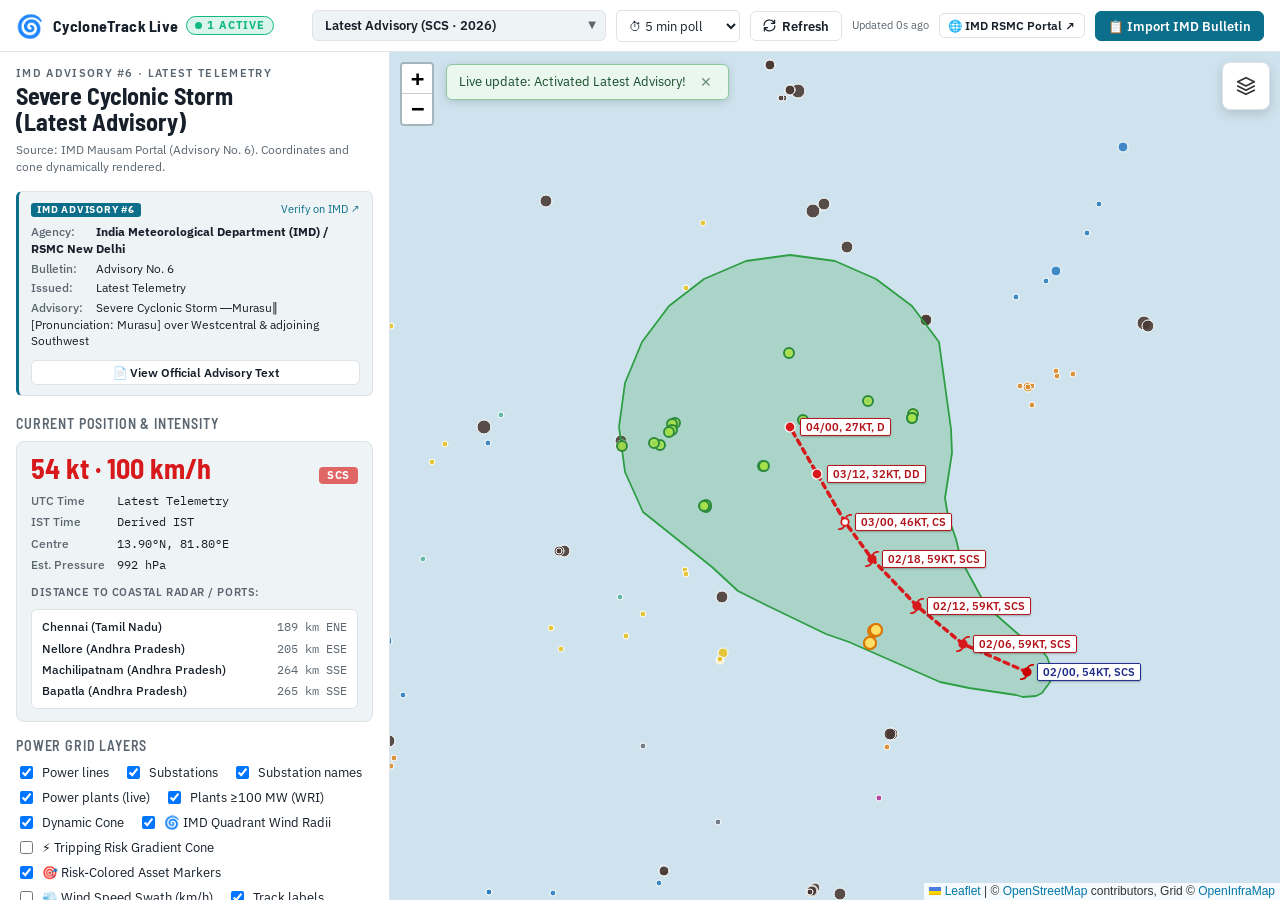
==== commit 69893c15: "Auto-update IMD Advisory: Latest Advisory (Advisory No. 6) [skip ci]" ====
--- a/arnab_cyclone_openinframap.html
+++ b/arnab_cyclone_openinframap.html
@@ -128,6 +128,7 @@
           <label><input type="checkbox" id="t-plants" checked> Power plants (live)</label>
           <label><input type="checkbox" id="t-wri" checked> Plants ≥100 MW (WRI)</label>
           <label><input type="checkbox" id="t-cone" checked> Dynamic Cone</label>
+          <label><input type="checkbox" id="t-quadrant-wind" checked> 🌀 IMD Quadrant Wind Radii</label>
           <label><input type="checkbox" id="t-prob-gradient"> ⚡ Tripping Risk Gradient Cone</label>
           <label><input type="checkbox" id="t-asset-risk" checked> 🎯 Risk-Colored Asset Markers</label>
           <label><input type="checkbox" id="t-wind-gradient"> 💨 Wind Speed Swath (km/h)</label>
@@ -159,6 +160,43 @@
             <span class="tick-low">Gale (65–90 km/h)</span>
             <span class="tick-med">Storm (90–120 km/h)</span>
             <span class="tick-high">Hurricane (&gt;120 km/h)</span>
+          </div>
+        </div>
+
+        <!-- IMD QUADRANT WIND DISTRIBUTION LEGEND -->
+        <div id="quadrant-wind-legend" class="quadrant-legend-card">
+          <div class="quadrant-legend-header">
+            <span class="quadrant-legend-title">🌀 IMD Quadrant Wind Distribution</span>
+            <span class="quadrant-legend-badge">Table-2 / RSMC</span>
+          </div>
+          <div class="quadrant-legend-tiers">
+            <div class="q-tier" id="tier-row-64">
+              <span class="q-swatch" style="background:#dc2626;"></span>
+              <span class="q-label"><b>≥64 KT</b> (≥118 KMPH) · Hurricane</span>
+              <span class="q-radii" id="q-radii-64">--</span>
+            </div>
+            <div class="q-tier" id="tier-row-50">
+              <span class="q-swatch" style="background:#ea580c;"></span>
+              <span class="q-label"><b>50–63 KT</b> (92–117 KMPH) · Storm</span>
+              <span class="q-radii" id="q-radii-50">--</span>
+            </div>
+            <div class="q-tier" id="tier-row-34">
+              <span class="q-swatch" style="background:#eab308;"></span>
+              <span class="q-label"><b>34–49 KT</b> (62–91 KMPH) · Gale</span>
+              <span class="q-radii" id="q-radii-34">--</span>
+            </div>
+            <div class="q-tier" id="tier-row-28">
+              <span class="q-swatch" style="background:#16a34a;"></span>
+              <span class="q-label"><b>28–33 KT</b> (52–61 KMPH) · Breeze</span>
+              <span class="q-radii" id="q-radii-28">--</span>
+            </div>
+          </div>
+          <div class="quadrant-legend-footer">
+            <span id="q-selected-pos-label">Radii for Current Position</span>
+            <div style="display:flex; gap:4px;">
+              <button type="button" class="btn btn-xs" id="btn-reset-quadrant" title="Reset view to active current storm center">Reset to Current</button>
+              <button type="button" class="btn btn-xs" id="btn-toggle-all-quadrants" title="Toggle showing quadrant wind distribution along all forecast points">Show All Track</button>
+            </div>
           </div>
         </div>
 
@@ -215,6 +253,10 @@
 
         <!-- RISK & WIND QUICK-TOGGLE ROW -->
         <div class="risk-toggle-row">
+          <label class="risk-pill-toggle active" id="pill-quadrant-wind" title="Toggle IMD Quadrant Wind Distribution (28-33, 34-49, 50-63, ≥64 KT)">
+            <input type="checkbox" id="t-quadrant-wind-sec" checked>
+            <span>🌀 Quadrant Wind Radii</span>
+          </label>
           <label class="risk-pill-toggle" title="Toggle Tripping Risk Color Gradient on the forecast cone">
             <input type="checkbox" id="t-prob-gradient-sec">
             <span>⚡ Tripping Risk Gradient</span>
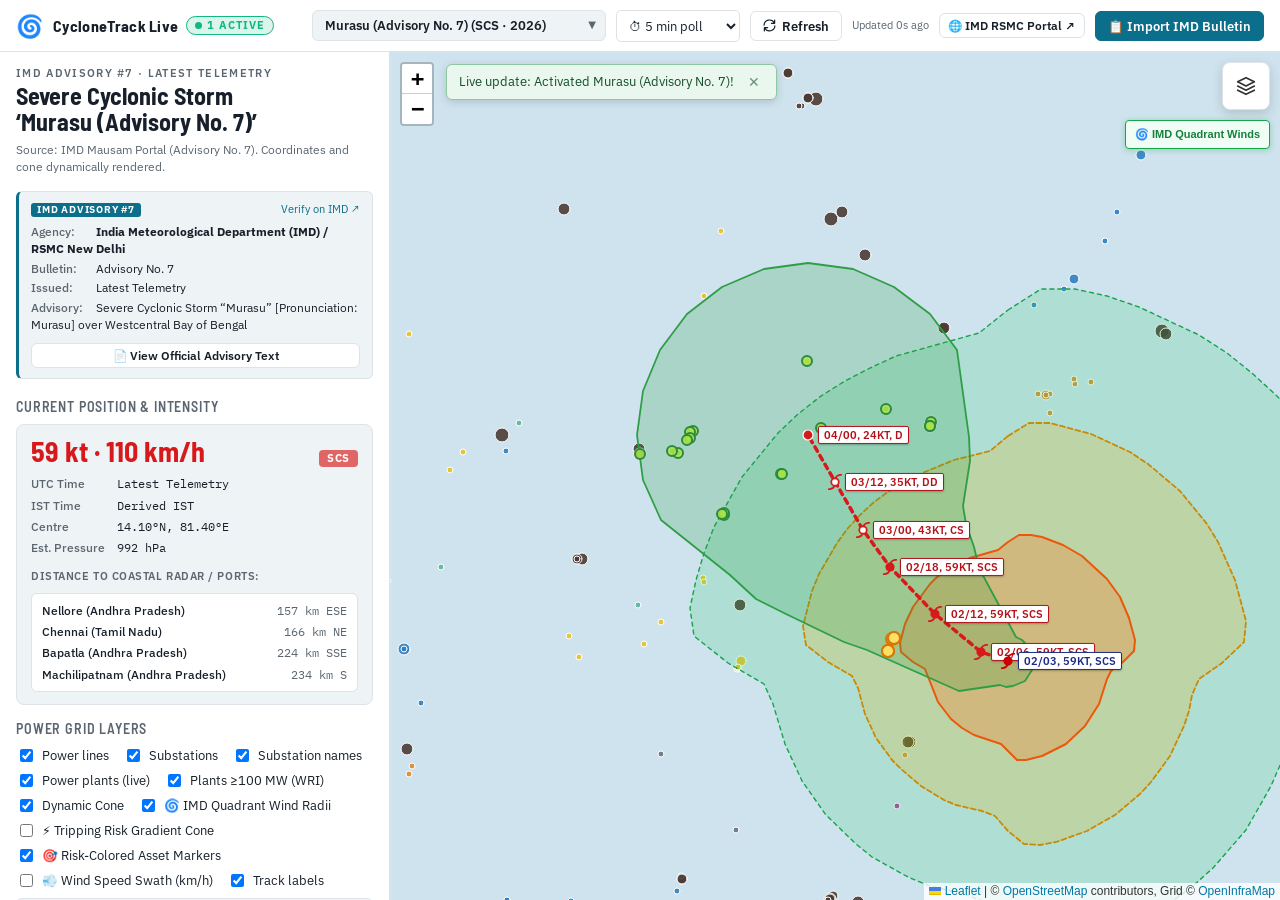
==== commit a8d29987: "Auto-update IMD Advisory: Murasu (Advisory No. 7) (Advisory No. 7) [skip ci]" ====
--- a/arnab_cyclone_openinframap.html
+++ b/arnab_cyclone_openinframap.html
@@ -167,35 +167,47 @@
         <div id="quadrant-wind-legend" class="quadrant-legend-card">
           <div class="quadrant-legend-header">
             <span class="quadrant-legend-title">🌀 IMD Quadrant Wind Distribution</span>
-            <span class="quadrant-legend-badge">Table-2 / RSMC</span>
+            <span class="quadrant-legend-badge">Bulletin Page 8 & 10</span>
           </div>
           <div class="quadrant-legend-tiers">
-            <div class="q-tier" id="tier-row-64">
-              <span class="q-swatch" style="background:#dc2626;"></span>
-              <span class="q-label"><b>≥64 KT</b> (≥118 KMPH) · Hurricane</span>
-              <span class="q-radii" id="q-radii-64">--</span>
-            </div>
-            <div class="q-tier" id="tier-row-50">
-              <span class="q-swatch" style="background:#ea580c;"></span>
-              <span class="q-label"><b>50–63 KT</b> (92–117 KMPH) · Storm</span>
-              <span class="q-radii" id="q-radii-50">--</span>
-            </div>
-            <div class="q-tier" id="tier-row-34">
-              <span class="q-swatch" style="background:#eab308;"></span>
-              <span class="q-label"><b>34–49 KT</b> (62–91 KMPH) · Gale</span>
-              <span class="q-radii" id="q-radii-34">--</span>
-            </div>
-            <div class="q-tier" id="tier-row-28">
-              <span class="q-swatch" style="background:#16a34a;"></span>
-              <span class="q-label"><b>28–33 KT</b> (52–61 KMPH) · Breeze</span>
-              <span class="q-radii" id="q-radii-28">--</span>
+            <div class="q-tier-wrapper" id="tier-wrapper-64">
+              <div class="q-tier" id="tier-row-64">
+                <span class="q-swatch" style="background:#facc15;"></span>
+                <span class="q-label"><b>≥64 KT</b> (≥118 KMPH) · Hurricane</span>
+                <span class="q-radii" id="q-radii-64">--</span>
+              </div>
+              <div class="q-impact-desc" id="q-impact-64">Impact: Phenomenal · Total suspension of fishing operations</div>
+            </div>
+            <div class="q-tier-wrapper" id="tier-wrapper-50">
+              <div class="q-tier" id="tier-row-50">
+                <span class="q-swatch" style="background:#16a34a;"></span>
+                <span class="q-label"><b>50–63 KT</b> (92–117 KMPH) · Storm</span>
+                <span class="q-radii" id="q-radii-50">--</span>
+              </div>
+              <div class="q-impact-desc" id="q-impact-50">Impact: Very high seas · Total suspension of fishing operations</div>
+            </div>
+            <div class="q-tier-wrapper" id="tier-wrapper-34">
+              <div class="q-tier" id="tier-row-34">
+                <span class="q-swatch" style="background:#2563eb;"></span>
+                <span class="q-label"><b>34–49 KT</b> (62–91 KMPH) · Gale</span>
+                <span class="q-radii" id="q-radii-34">--</span>
+              </div>
+              <div class="q-impact-desc" id="q-impact-34">Impact: High to very high seas · Total suspension of fishing operations</div>
+            </div>
+            <div class="q-tier-wrapper" id="tier-wrapper-28">
+              <div class="q-tier" id="tier-row-28">
+                <span class="q-swatch" style="background:#64748b;"></span>
+                <span class="q-label"><b>28–33 KT</b> (52–61 KMPH) · Breeze</span>
+                <span class="q-radii" id="q-radii-28">--</span>
+              </div>
+              <div class="q-impact-desc" id="q-impact-28">Impact: Very rough seas · Total suspension of fishing operations</div>
             </div>
           </div>
           <div class="quadrant-legend-footer">
             <span id="q-selected-pos-label">Radii for Current Position</span>
             <div style="display:flex; gap:4px;">
               <button type="button" class="btn btn-xs" id="btn-reset-quadrant" title="Reset view to active current storm center">Reset to Current</button>
-              <button type="button" class="btn btn-xs" id="btn-toggle-all-quadrants" title="Toggle showing quadrant wind distribution along all forecast points">Show All Track</button>
+              <button type="button" class="btn btn-xs" id="btn-toggle-quadrant-mode" title="Toggle between Full Track Swath, Center Petals, or Both">View: Both</button>
             </div>
           </div>
         </div>
--- a/app.css
+++ b/app.css
@@ -1047,6 +1047,139 @@
   color: #e03131 !important;
 }
 
+/* IMD QUADRANT WIND DISTRIBUTION (28-33, 34-49, 50-63, ≥64 KT) */
+.quadrant-legend-card {
+  background: var(--chip);
+  border: 1px solid var(--rule);
+  border-radius: 6px;
+  padding: 8px 10px;
+  margin: 8px 0 12px;
+  animation: fadeIn 0.2s ease-out;
+}
+.quadrant-legend-header {
+  display: flex;
+  justify-content: space-between;
+  align-items: center;
+  margin-bottom: 6px;
+}
+.quadrant-legend-title {
+  font-size: 11px;
+  font-weight: 700;
+  color: var(--fg);
+}
+.quadrant-legend-badge {
+  font-size: 9.5px;
+  font-weight: 600;
+  padding: 1px 6px;
+  border-radius: 10px;
+  background: rgba(2, 132, 199, 0.15);
+  color: #0284c7;
+  border: 1px solid rgba(2, 132, 199, 0.3);
+}
+.quadrant-legend-tiers {
+  display: flex;
+  flex-direction: column;
+  gap: 4px;
+}
+.q-tier {
+  display: flex;
+  align-items: center;
+  justify-content: space-between;
+  font-size: 10.5px;
+  padding: 3px 6px;
+  border-radius: 4px;
+  background: var(--bg);
+  border: 1px solid var(--rule);
+  transition: opacity 0.2s ease;
+}
+.q-tier.inactive {
+  opacity: 0.45;
+}
+.q-swatch {
+  width: 10px;
+  height: 10px;
+  border-radius: 2px;
+  display: inline-block;
+  margin-right: 6px;
+  flex-shrink: 0;
+}
+.q-label {
+  flex: 1;
+  color: var(--fg);
+}
+.q-radii {
+  font-family: ui-monospace, SFMono-Regular, Menlo, monospace;
+  font-size: 9.5px;
+  color: var(--muted);
+  text-align: right;
+  white-space: nowrap;
+}
+.quadrant-legend-footer {
+  display: flex;
+  justify-content: space-between;
+  align-items: center;
+  margin-top: 6px;
+  padding-top: 5px;
+  border-top: 1px dashed var(--rule);
+  font-size: 10px;
+  color: var(--muted);
+  flex-wrap: wrap;
+  gap: 4px;
+}
+.btn-xs {
+  font-size: 9.5px;
+  padding: 2px 6px;
+  border-radius: 3px;
+  background: var(--bg);
+  border: 1px solid var(--rule);
+  color: var(--fg);
+  cursor: pointer;
+}
+.btn-xs:hover {
+  border-color: var(--accent);
+}
+
+/* ON-MAP FLOATING TOGGLE BUTTON */
+.map-quadrant-control {
+  background: #ffffff;
+  border-radius: 4px;
+  box-shadow: 0 1px 5px rgba(0, 0, 0, 0.35);
+  padding: 5px 9px;
+  cursor: pointer;
+  font-size: 11px;
+  font-weight: 700;
+  color: #334155;
+  display: flex;
+  align-items: center;
+  gap: 5px;
+  border: 1.5px solid #cbd5e1;
+  user-select: none;
+  transition: all 0.2s ease;
+  margin-right: 10px;
+  margin-top: 10px;
+}
+.map-quadrant-control:hover {
+  background: #f1f5f9;
+  border-color: #94a3b8;
+}
+.map-quadrant-control.active {
+  background: #f0fdf4;
+  border-color: #16a34a;
+  color: #15803d;
+  box-shadow: 0 1px 6px rgba(22, 163, 74, 0.35);
+}
+:root.dark-theme .map-quadrant-control {
+  background: #1e293b;
+  color: #f1f5f9;
+  border-color: #334155;
+  box-shadow: 0 1px 5px rgba(0, 0, 0, 0.6);
+}
+:root.dark-theme .map-quadrant-control.active {
+  background: #064e3b;
+  border-color: #10b981;
+  color: #6ee7b7;
+}
+
 @media (max-width: 760px) {
   #topbar { height: auto; padding: 10px 12px; flex-wrap: wrap; }
   .toolbar-controls { width: 100%; justify-content: space-between; flex-wrap: wrap; }
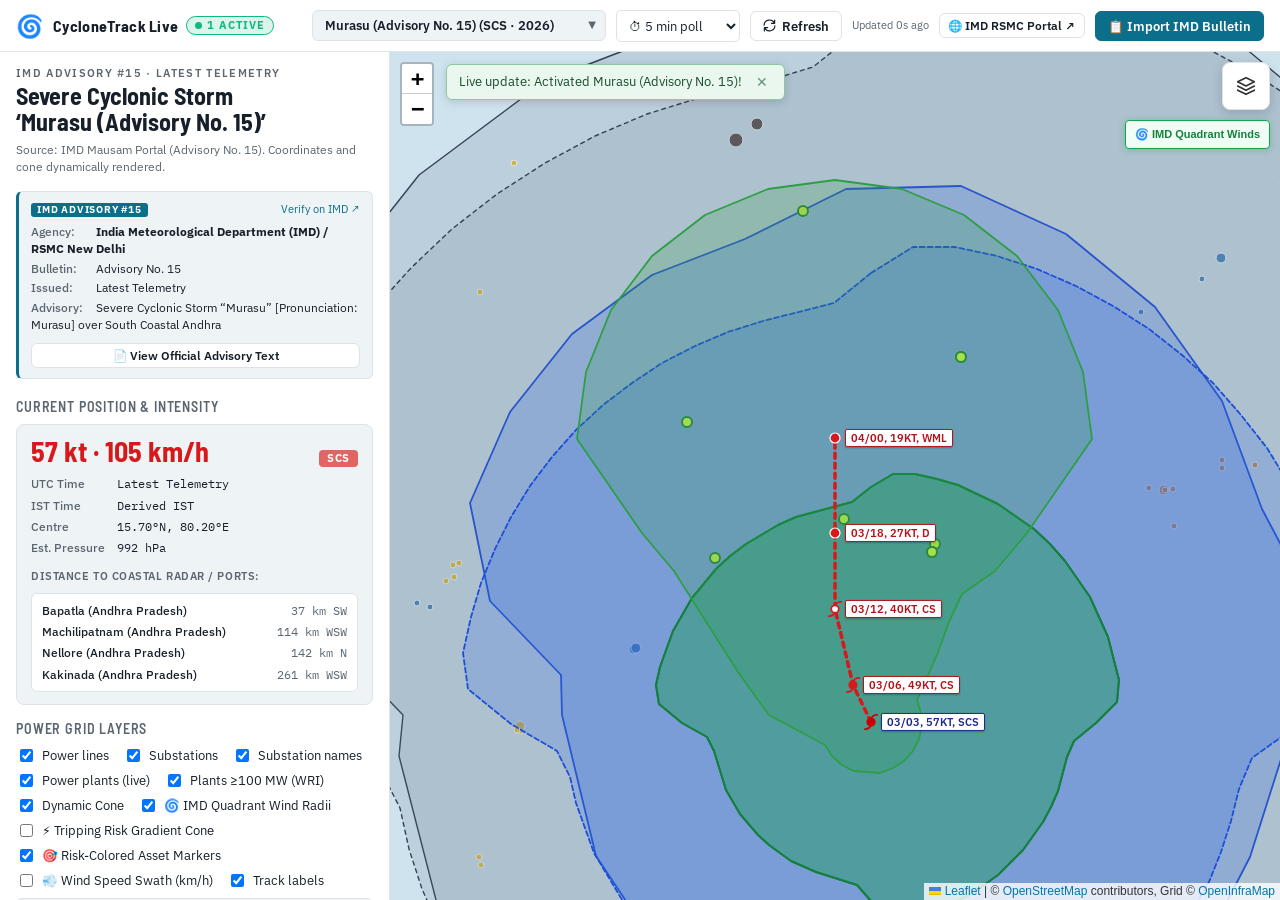
==== commit 683b8317: "Auto-update IMD Advisory: Murasu (Advisory No. 15) (Advisory No. 15) [skip ci]" ====
--- a/arnab_cyclone_openinframap.html
+++ b/arnab_cyclone_openinframap.html
@@ -244,6 +244,7 @@
             <option value="66">≥ 66 kV (Regional Grid)</option>
             <option value="33">≥ 33 kV (Medium Voltage)</option>
             <option value="0">All Voltages</option>
+            <option value="zoom">All Voltages (Zoom to view)</option>
           </select>
           <select id="plant-mw" aria-label="Plant capacity filter" style="flex: 1 1 140px; min-width: 130px;">
             <option value="100" selected>Plants ≥ 100 MW (All)</option>
--- a/app.css
+++ b/app.css
@@ -1079,7 +1079,12 @@
 .quadrant-legend-tiers {
   display: flex;
   flex-direction: column;
-  gap: 4px;
+  gap: 5px;
+}
+.q-tier-wrapper {
+  display: flex;
+  flex-direction: column;
+  gap: 2px;
 }
 .q-tier {
   display: flex;
@@ -1092,7 +1097,7 @@
   border: 1px solid var(--rule);
   transition: opacity 0.2s ease;
 }
-.q-tier.inactive {
+.q-tier.inactive, .q-tier-wrapper.inactive {
   opacity: 0.45;
 }
 .q-swatch {
@@ -1114,6 +1119,13 @@
   text-align: right;
   white-space: nowrap;
 }
+.q-impact-desc {
+  font-size: 9px;
+  color: var(--muted);
+  padding-left: 20px;
+  line-height: 1.3;
+  margin-bottom: 2px;
+}
 .quadrant-legend-footer {
   display: flex;
   justify-content: space-between;
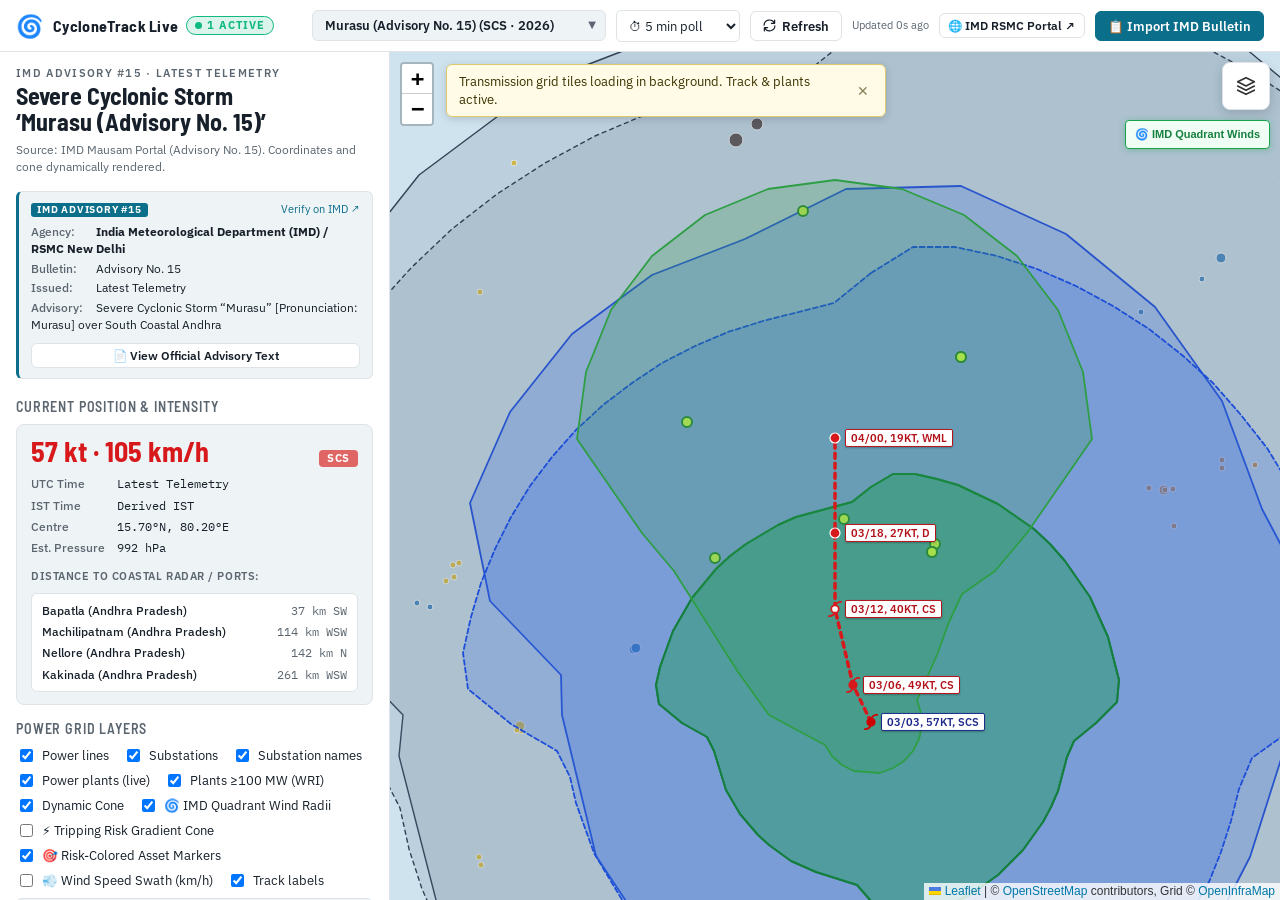
==== commit 1d0c0e2d: "Auto-update IMD Advisory: Murasu (Advisory No. 15) (Advisory No. 15) [skip ci]" ====
--- a/arnab_cyclone_openinframap.html
+++ b/arnab_cyclone_openinframap.html
@@ -237,14 +237,14 @@
         <h2>Grid Assets Inside the Cone</h2>
         <div class="row" style="flex-wrap: wrap; gap: 6px;">
           <select id="kv" aria-label="Voltage level filter" style="flex: 1 1 140px; min-width: 130px;">
+            <option value="zoom" selected>All Voltages (Zoom to view)</option>
             <option value="765">≥ 765 kV (Extra High Voltage)</option>
-            <option value="400" selected>≥ 400 kV (Grid Backbone)</option>
+            <option value="400">≥ 400 kV (Grid Backbone)</option>
             <option value="220">≥ 220 kV (High Voltage)</option>
             <option value="132">≥ 132 kV (Sub-Transmission)</option>
             <option value="66">≥ 66 kV (Regional Grid)</option>
             <option value="33">≥ 33 kV (Medium Voltage)</option>
             <option value="0">All Voltages</option>
-            <option value="zoom">All Voltages (Zoom to view)</option>
           </select>
           <select id="plant-mw" aria-label="Plant capacity filter" style="flex: 1 1 140px; min-width: 130px;">
             <option value="100" selected>Plants ≥ 100 MW (All)</option>
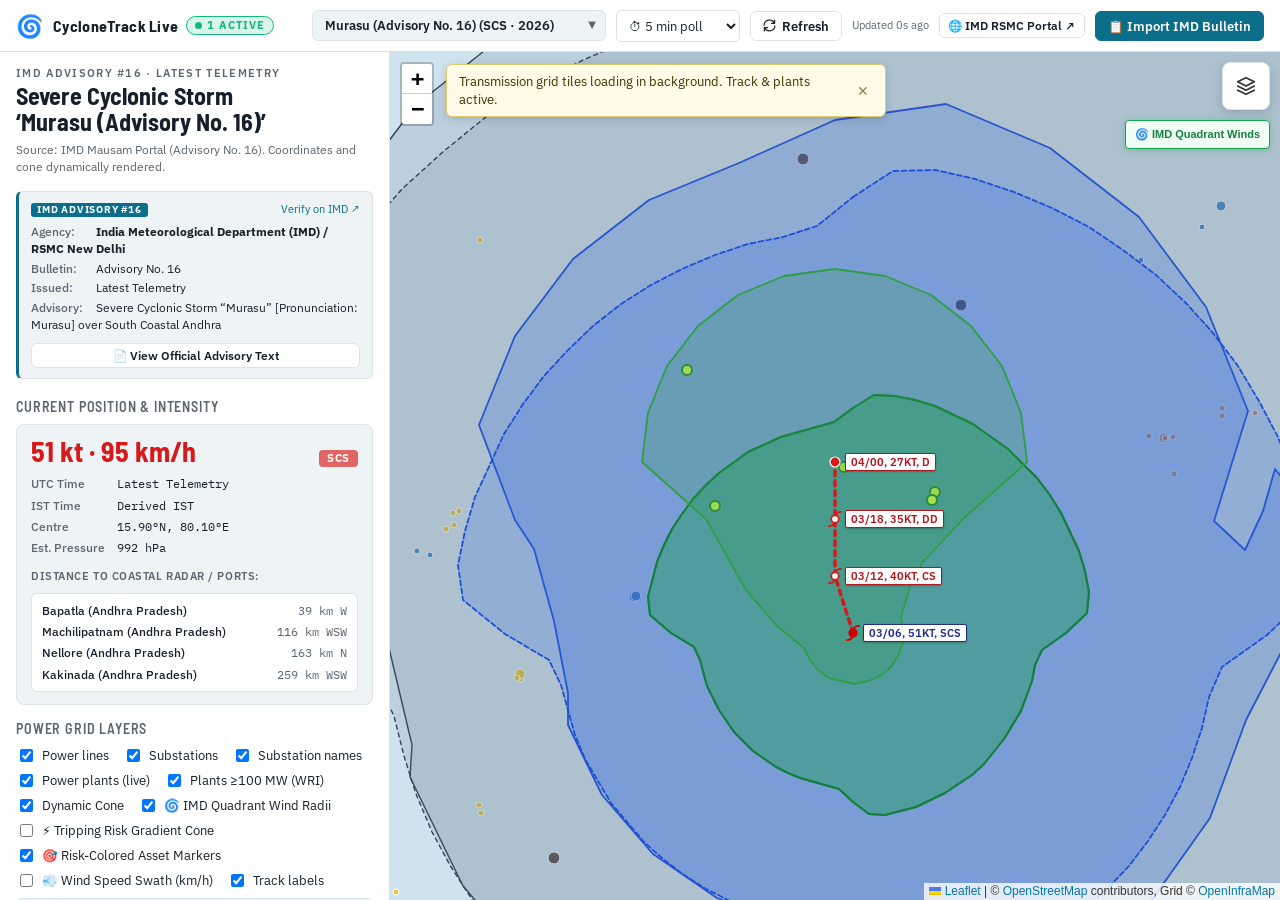
==== commit 0c86f730: "Auto-update IMD Cyclone Advisory [skip ci]" ====
--- a/arnab_cyclone_openinframap.html
+++ b/arnab_cyclone_openinframap.html
@@ -237,9 +237,8 @@
         <h2>Grid Assets Inside the Cone</h2>
         <div class="row" style="flex-wrap: wrap; gap: 6px;">
           <select id="kv" aria-label="Voltage level filter" style="flex: 1 1 140px; min-width: 130px;">
-            <option value="zoom" selected>All Voltages (Zoom to view)</option>
             <option value="765">≥ 765 kV (Extra High Voltage)</option>
-            <option value="400">≥ 400 kV (Grid Backbone)</option>
+            <option value="400" selected>≥ 400 kV (Grid Backbone)</option>
             <option value="220">≥ 220 kV (High Voltage)</option>
             <option value="132">≥ 132 kV (Sub-Transmission)</option>
             <option value="66">≥ 66 kV (Regional Grid)</option>
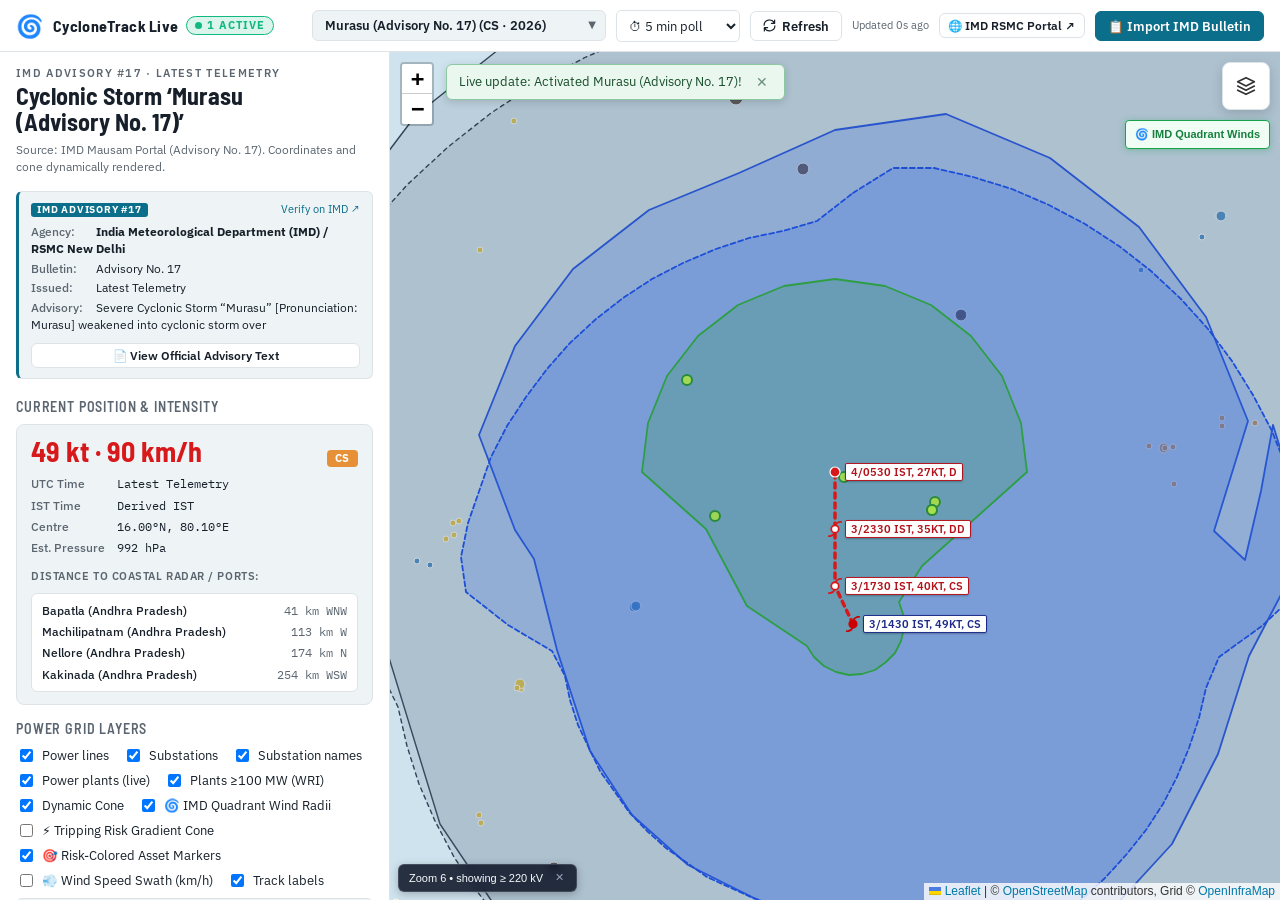
==== commit ff22aa46: "Auto-update IMD Advisory: Murasu (Advisory No. 17) (Advisory No. 17) [skip ci]" ====
--- a/arnab_cyclone_openinframap.html
+++ b/arnab_cyclone_openinframap.html
@@ -237,8 +237,9 @@
         <h2>Grid Assets Inside the Cone</h2>
         <div class="row" style="flex-wrap: wrap; gap: 6px;">
           <select id="kv" aria-label="Voltage level filter" style="flex: 1 1 140px; min-width: 130px;">
+            <option value="zoom" selected>All Voltages (Zoom to view)</option>
             <option value="765">≥ 765 kV (Extra High Voltage)</option>
-            <option value="400" selected>≥ 400 kV (Grid Backbone)</option>
+            <option value="400">≥ 400 kV (Grid Backbone)</option>
             <option value="220">≥ 220 kV (High Voltage)</option>
             <option value="132">≥ 132 kV (Sub-Transmission)</option>
             <option value="66">≥ 66 kV (Regional Grid)</option>
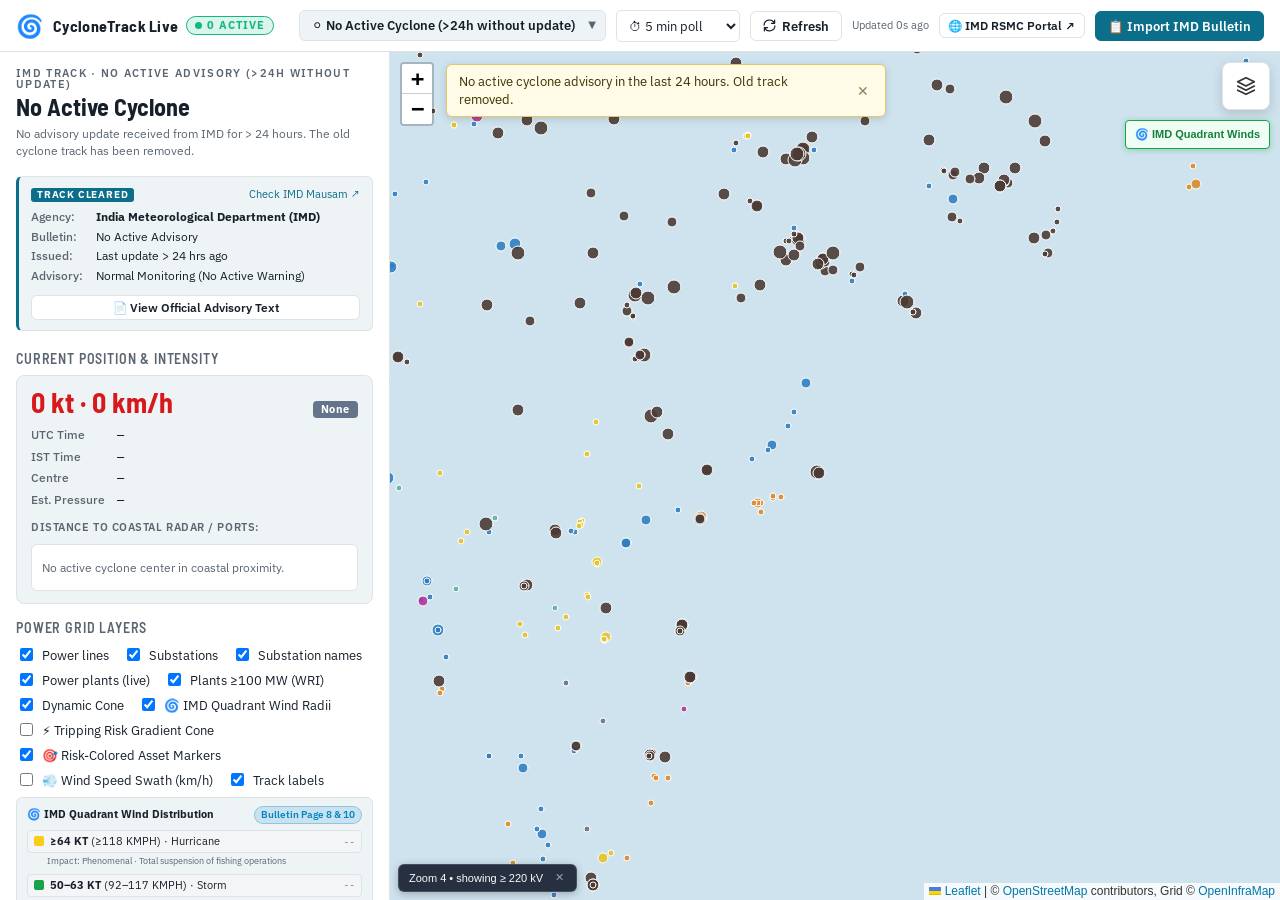
==== commit a80536a8: "Include substations, transmission lines, and plants inside IMD Quadrant Wind Radii in Likely Affecte" ====
--- a/arnab_cyclone_openinframap.html
+++ b/arnab_cyclone_openinframap.html
@@ -234,7 +234,7 @@
 
       <!-- GRID ASSET IMPACT SCANNER -->
       <section>
-        <h2>Grid Assets Inside the Cone</h2>
+        <h2>Grid Assets in Cone & Wind Radii</h2>
         <div class="row" style="flex-wrap: wrap; gap: 6px;">
           <select id="kv" aria-label="Voltage level filter" style="flex: 1 1 140px; min-width: 130px;">
             <option value="zoom" selected>All Voltages (Zoom to view)</option>
@@ -252,9 +252,9 @@
             <option value="500">Plants ≥ 500 MW (Mega)</option>
             <option value="0">All Power Plants</option>
           </select>
-          <button class="btn btn-primary btn-sm" id="scan" title="Re-scan grid assets inside cone">Re-scan</button>
-          <button class="btn btn-sm" id="fitcone" title="Zoom map to the cone of uncertainty">Zoom to Cone</button>
-          <button class="btn btn-sm btn-success" id="btn-export-excel" title="Download Excel spreadsheet of exposed grid assets inside the forecast cone">
+          <button class="btn btn-primary btn-sm" id="scan" title="Re-scan grid assets inside cone & quadrant wind radii">Re-scan</button>
+          <button class="btn btn-sm" id="fitcone" title="Zoom map to the cone and quadrant wind radii">Zoom to Impact Zone</button>
+          <button class="btn btn-sm btn-success" id="btn-export-excel" title="Download Excel spreadsheet of exposed grid assets inside forecast cone and quadrant wind radii">
             <svg width="13" height="13" viewBox="0 0 24 24" fill="none" stroke="currentColor" stroke-width="2.2" stroke-linecap="round" stroke-linejoin="round">
               <path d="M21 15v4a2 2 0 0 1-2 2H5a2 2 0 0 1-2-2v-4"/>
               <polyline points="7 10 12 15 17 10"/>
@@ -284,7 +284,7 @@
           </label>
         </div>
 
-        <p class="note">Filter transmission lines and substations on the map by voltage, and scan exposed assets inside the forecast cone.</p>
+        <p class="note">Filter transmission lines and substations on the map by voltage, and scan exposed assets inside the forecast cone and IMD quadrant wind radii.</p>
         <div id="assets"></div>
       </section>
 
--- a/app.css
+++ b/app.css
@@ -1019,6 +1019,39 @@
   border-color: rgba(255, 107, 107, 0.35);
   font-weight: 600;
 }
+.zone-badge {
+  display: inline-block;
+  padding: 1px 6px;
+  border-radius: 3px;
+  font-size: 10px;
+  font-weight: 600;
+  white-space: nowrap;
+}
+.zone-r64 {
+  background: rgba(250, 204, 21, 0.22);
+  color: #a16207;
+  border: 1px solid #ca8a04;
+}
+.zone-r50 {
+  background: rgba(22, 163, 74, 0.18);
+  color: #15803d;
+  border: 1px solid #16a34a;
+}
+.zone-r34 {
+  background: rgba(37, 99, 235, 0.16);
+  color: #1d4ed8;
+  border: 1px solid #2563eb;
+}
+.zone-r28 {
+  background: rgba(100, 116, 139, 0.18);
+  color: #334155;
+  border: 1px solid #64748b;
+}
+.zone-cone {
+  background: rgba(147, 51, 234, 0.14);
+  color: #7e22ce;
+  border: 1px solid #9333ea;
+}
 .wind-cell {
   font-size: 11px;
   font-weight: 600;
